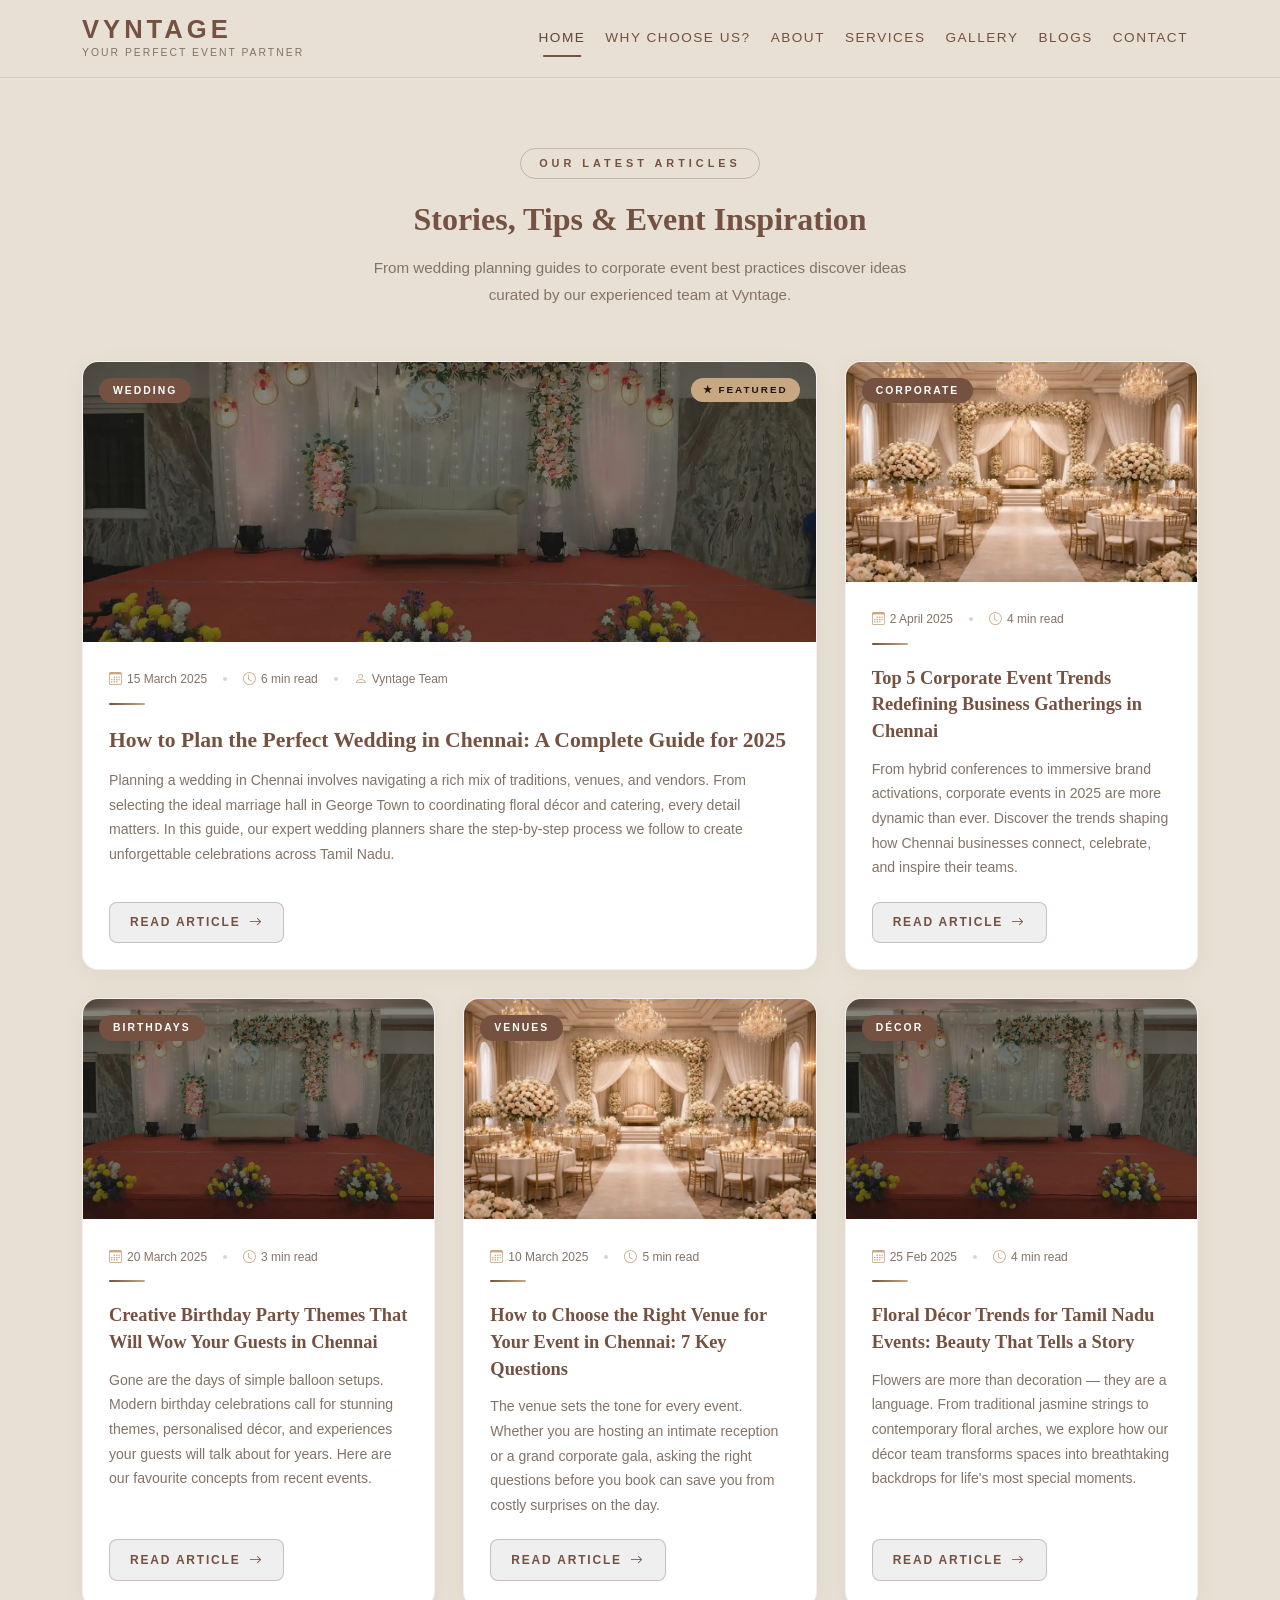
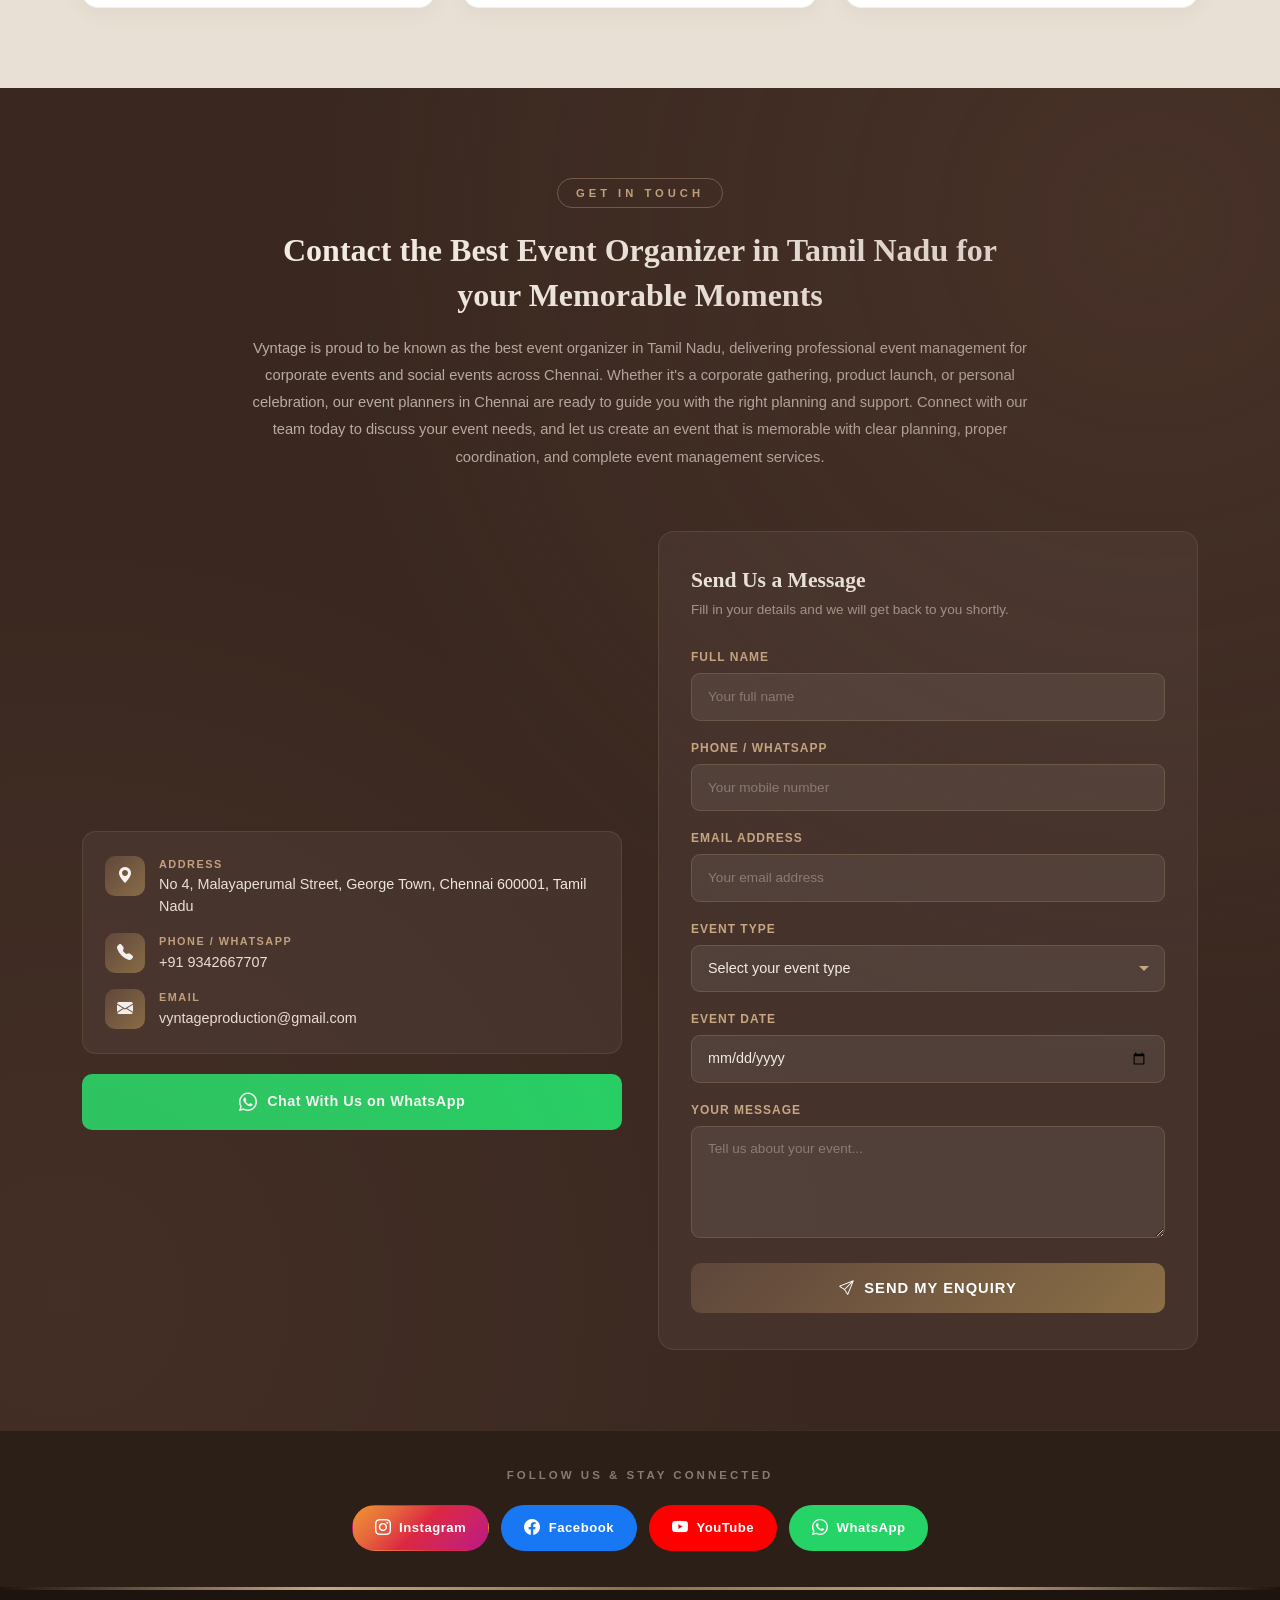
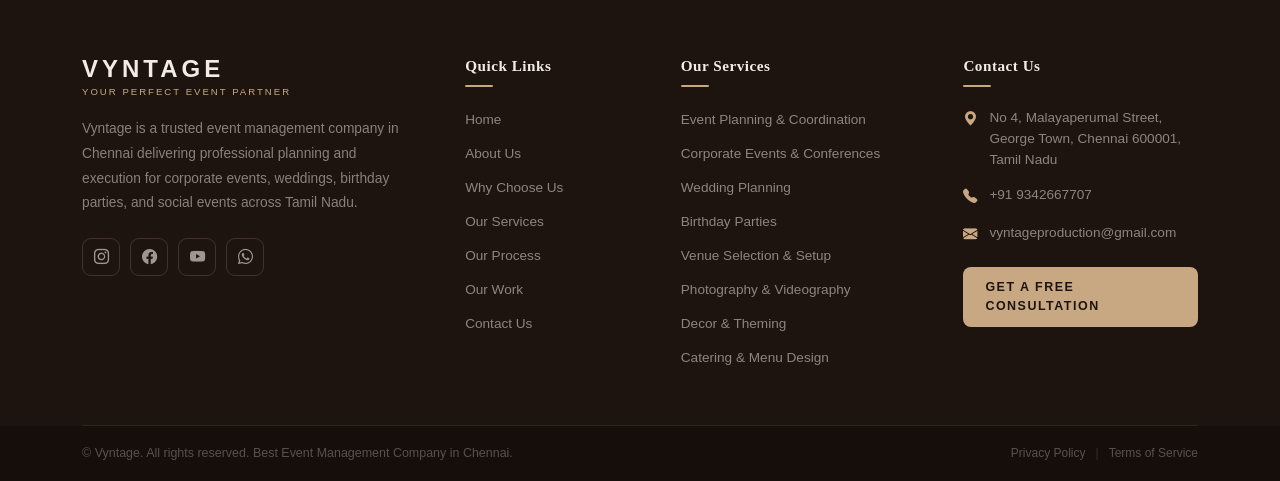
==== blogs.html @ 6657ea75 "Add files via upload News files added" ====
<!DOCTYPE html>
<html lang="en">
<head>
  <meta charset="UTF-8">
  <meta name="viewport" content="width=device-width, initial-scale=1.0">
  <meta name="description" content="Looking for the best event management company in Chennai? Vyntage delivers stunning corporate, wedding & social events with flawless planning. Get a free quote today!">
  <meta name="keywords" content="Best Event Management Company in Chennai, Best Event Planner in Chennai, Best Corporate Event Planner in Chennai, Best Event Organizer in Chennai, Top Event Management Consultant in Chennai">
  <title>Best Event Management Company in Chennai | Book Your Free Consultation</title>  <link rel="icon" type="image/icon" href="images/favicon.ico">
  <link href="https://cdn.jsdelivr.net/npm/bootstrap@5.3.3/dist/css/bootstrap.min.css" rel="stylesheet">
  <link rel="stylesheet" href="https://cdn.jsdelivr.net/npm/bootstrap-icons@1.11.3/font/bootstrap-icons.min.css">

  <link rel="stylesheet" href="style.css">
</head>
<body>
  <!-- nav bar starts -->

  <nav class="navbar navbar-expand-lg sticky-top">
    <div class="container">
      <a class="navbar-brand" href="#">
        <span class="brand-name">VYNTAGE</span>
        <span class="brand-tagline">Your Perfect Event Partner</span>
      </a>
      <button class="navbar-toggler" type="button" data-bs-toggle="collapse" data-bs-target="#navMenu" aria-controls="navMenu" aria-expanded="false" aria-label="Toggle navigation">
        <span class="toggler-icon">
          <span></span>
          <span></span>
          <span></span>
        </span>
      </button>
      <div class="collapse navbar-collapse" id="navMenu">
        <ul class="navbar-nav ms-auto">
          <li class="nav-item"><a class="nav-link active" href="index.html#home">Home</a></li>
          <li class="nav-item"><a class="nav-link" href="index.html#why-choose-us">Why Choose Us?</a></li>
          <li class="nav-item"><a class="nav-link" href="index.html#about">About</a></li>
          <li class="nav-item"><a class="nav-link" href="index.html#services">Services</a></li>
          <li class="nav-item"><a target="_blank" class="nav-link" href="gallery.html">Gallery</a></li>
          <li class="nav-item"><a class="nav-link" href="blogs.html">Blogs</a></li>
          <li class="nav-item"><a class="nav-link" href="#contact">Contact</a></li>
        </ul>
      </div>
    </div>
  </nav>
  <!-- nav bar ends -->

  <!-- Blog Section Starts -->
  <section class="blog-section">
    <div class="container">
 
      <div class="blog-section-header">
        <div class="blog-section-label">Our Latest Articles</div>
        <h2 class="blog-section-title">Stories, Tips & Event Inspiration</h2>
        <p class="blog-section-desc">From wedding planning guides to corporate event best practices discover ideas curated by our experienced team at Vyntage.</p>
      </div>
 
      <!-- Blog Grid -->
      <div class="blog-grid">
 
        <!-- Card 1: Featured -->
        <article class="blog-card blog-card--featured">
          <div class="blog-card-img-wrap">
            <img src="images/best-event-management-company-in-chennai.webp" alt="How to Plan the Perfect Wedding in Chennai" class="blog-card-img" loading="lazy">
            <span class="blog-card-category">Wedding</span>
            <span class="blog-card-badge">&#9733; Featured</span>
          </div>
          <div class="blog-card-body">
            <div class="blog-card-meta">
              <span><i class="bi bi-calendar3"></i> 15 March 2025</span>
              <div class="blog-meta-dot"></div>
              <span><i class="bi bi-clock"></i> 6 min read</span>
              <div class="blog-meta-dot"></div>
              <span><i class="bi bi-person"></i> Vyntage Team</span>
            </div>
            <div class="blog-card-divider"></div>
            <h3 class="blog-card-title">How to Plan the Perfect Wedding in Chennai: A Complete Guide for 2025</h3>
            <p class="blog-card-excerpt">Planning a wedding in Chennai involves navigating a rich mix of traditions, venues, and vendors. From selecting the ideal marriage hall in George Town to coordinating floral décor and catering, every detail matters. In this guide, our expert wedding planners share the step-by-step process we follow to create unforgettable celebrations across Tamil Nadu.</p>
            <button class="blog-card-btn" type="button">Read Article <i class="bi bi-arrow-right"></i></button>
          </div>
        </article>
 
        <!-- Card 2 -->
        <article class="blog-card">
          <div class="blog-card-img-wrap">
            <img src="images/top-event-organizer-in-chennai.webp" alt="Top 5 Corporate Event Trends in Chennai" class="blog-card-img" loading="lazy">
            <span class="blog-card-category">Corporate</span>
          </div>
          <div class="blog-card-body">
            <div class="blog-card-meta">
              <span><i class="bi bi-calendar3"></i> 2 April 2025</span>
              <div class="blog-meta-dot"></div>
              <span><i class="bi bi-clock"></i> 4 min read</span>
            </div>
            <div class="blog-card-divider"></div>
            <h3 class="blog-card-title">Top 5 Corporate Event Trends Redefining Business Gatherings in Chennai</h3>
            <p class="blog-card-excerpt">From hybrid conferences to immersive brand activations, corporate events in 2025 are more dynamic than ever. Discover the trends shaping how Chennai businesses connect, celebrate, and inspire their teams.</p>
            <button class="blog-card-btn" type="button">Read Article <i class="bi bi-arrow-right"></i></button>
          </div>
        </article>
 
        <!-- Card 3 -->
        <article class="blog-card">
          <div class="blog-card-img-wrap">
            <img src="images/best-event-management-company-in-chennai.webp" alt="Birthday Party Ideas Chennai" class="blog-card-img" loading="lazy">
            <span class="blog-card-category">Birthdays</span>
          </div>
          <div class="blog-card-body">
            <div class="blog-card-meta">
              <span><i class="bi bi-calendar3"></i> 20 March 2025</span>
              <div class="blog-meta-dot"></div>
              <span><i class="bi bi-clock"></i> 3 min read</span>
            </div>
            <div class="blog-card-divider"></div>
            <h3 class="blog-card-title">Creative Birthday Party Themes That Will Wow Your Guests in Chennai</h3>
            <p class="blog-card-excerpt">Gone are the days of simple balloon setups. Modern birthday celebrations call for stunning themes, personalised décor, and experiences your guests will talk about for years. Here are our favourite concepts from recent events.</p>
            <button class="blog-card-btn" type="button">Read Article <i class="bi bi-arrow-right"></i></button>
          </div>
        </article>
 
        <!-- Card 4 -->
        <article class="blog-card">
          <div class="blog-card-img-wrap">
            <img src="images/top-event-organizer-in-chennai.webp" alt="Venue Selection Guide Chennai" class="blog-card-img" loading="lazy">
            <span class="blog-card-category">Venues</span>
          </div>
          <div class="blog-card-body">
            <div class="blog-card-meta">
              <span><i class="bi bi-calendar3"></i> 10 March 2025</span>
              <div class="blog-meta-dot"></div>
              <span><i class="bi bi-clock"></i> 5 min read</span>
            </div>
            <div class="blog-card-divider"></div>
            <h3 class="blog-card-title">How to Choose the Right Venue for Your Event in Chennai: 7 Key Questions</h3>
            <p class="blog-card-excerpt">The venue sets the tone for every event. Whether you are hosting an intimate reception or a grand corporate gala, asking the right questions before you book can save you from costly surprises on the day.</p>
            <button class="blog-card-btn" type="button">Read Article <i class="bi bi-arrow-right"></i></button>
          </div>
        </article>
 
        <!-- Card 5 -->
        <article class="blog-card">
          <div class="blog-card-img-wrap">
            <img src="images/best-event-management-company-in-chennai.webp" alt="Decor and Theming Tips" class="blog-card-img" loading="lazy">
            <span class="blog-card-category">Décor</span>
          </div>
          <div class="blog-card-body">
            <div class="blog-card-meta">
              <span><i class="bi bi-calendar3"></i> 25 Feb 2025</span>
              <div class="blog-meta-dot"></div>
              <span><i class="bi bi-clock"></i> 4 min read</span>
            </div>
            <div class="blog-card-divider"></div>
            <h3 class="blog-card-title">Floral Décor Trends for Tamil Nadu Events: Beauty That Tells a Story</h3>
            <p class="blog-card-excerpt">Flowers are more than decoration — they are a language. From traditional jasmine strings to contemporary floral arches, we explore how our décor team transforms spaces into breathtaking backdrops for life's most special moments.</p>
            <button class="blog-card-btn" type="button">Read Article <i class="bi bi-arrow-right"></i></button>
          </div>
        </article>
 
      </div>
 
    </div>
  </section>
  <!-- Blog Section Ends-->

  <!-- Contact Us Section Starts -->
 <section class="contact-section" id="contact">
  <div class="container">
 
    <!-- Header -->
    <div class="contact-header">
      <div class="contact-label">Get In Touch</div>
      <h2 class="contact-heading">Contact the Best Event Organizer in Tamil Nadu for your Memorable Moments</h2>
      <p class="contact-subtext">
        Vyntage is proud to be known as the best event organizer in Tamil Nadu, delivering professional event management for corporate events and social events across Chennai. Whether it's a corporate gathering, product launch, or personal celebration, our event planners in Chennai are ready to guide you with the right planning and support. Connect with our team today to discuss your event needs, and let us create an event that is memorable with clear planning, proper coordination, and complete event management services.
      </p>
    </div>
 
    <!-- Map + Form Row -->
    <div class="contact-row">
 
      <!-- Left: Map -->
      <div class="contact-map-wrap">
        <!--
          REPLACE THE IFRAME BELOW WITH YOUR GOOGLE MAPS EMBED:
          1. Go to Google Maps → search your business location
          2. Click Share → Embed a map → Copy HTML
          3. Replace the entire <iframe> tag below with your copied embed code
          4. Add class="contact-map" to the iframe element
        -->
        <iframe
          class="contact-map"
          src="https://www.google.com/maps/embed?pb=!1m18!1m12!1m3!1d497699.9973874144!2d79.72908725!3d13.047985749999999!2m3!1f0!2f0!3f0!3m2!1i1024!2i768!4f13.1!3m3!1m2!1s0x3a5265ea4f7d3361%3A0x6e61a70b6863d433!2sChennai%2C%20Tamil%20Nadu!5e0!3m2!1sen!2sin!4v1700000000000!5m2!1sen!2sin"
          allowfullscreen=""
          loading="lazy"
          referrerpolicy="no-referrer-when-downgrade"
          title="Vyntage Event Management Chennai Location">
        </iframe>
 
        <!-- Contact Info below map -->
        <div class="contact-info-strip">
 
          <div class="contact-info-item">
            <div class="contact-info-icon"><i class="bi bi-geo-alt-fill"></i></div>
            <div class="contact-info-text">
              <span class="info-label">Address</span>
              <!--  REPLACE with your actual address -->
              <span class="info-value">No 4, Malayaperumal Street, George Town, Chennai 600001, Tamil Nadu</span>
            </div>
          </div>
 
          <div class="contact-info-item">
            <div class="contact-info-icon"><i class="bi bi-telephone-fill"></i></div>
            <div class="contact-info-text">
              <span class="info-label">Phone / WhatsApp</span>
              <!-- REPLACE with your actual phone number -->
              <a class="info-value info-link" href="tel:+919342667707">+91 9342667707</a>
            </div>
          </div>
 
          <div class="contact-info-item">
            <div class="contact-info-icon"><i class="bi bi-envelope-fill"></i></div>
            <div class="contact-info-text">
              <span class="info-label">Email</span>
              <!-- REPLACE with your actual email -->
              <a class="info-value info-link" href="mailto:vyntageproduction@gmail.com">vyntageproduction@gmail.com</a>
            </div>
          </div>
 
        </div>
 
        <!-- CTA Button -->
        <a href="https://wa.me/919342667707" target="_blank" rel="noopener noreferrer" class="contact-cta-btn">
          <!-- REPLACE the href above with your actual WhatsApp link: https://wa.me/91XXXXXXXXXX -->
          <i class="bi bi-whatsapp"></i> Chat With Us on WhatsApp
        </a>
 
      </div>
      <!-- end left -->
 
      <!-- Right: Contact Form -->
      <div class="contact-form-wrap">
        <h3 class="contact-form-title">Send Us a Message</h3>
        <p class="contact-form-sub">Fill in your details and we will get back to you shortly.</p>
 
        <form id="contactForm" class="contact-form">
 
          <div class="cf-group">
            <label class="cf-label" for="cf-name">Full Name</label>
            <input type="text" id="cf-name" class="cf-input" placeholder="Your full name" required>
          </div>
 
          <div class="cf-group">
            <label class="cf-label" for="cf-phone">Phone / WhatsApp</label>
            <input type="tel" id="cf-phone" class="cf-input" placeholder="Your mobile number" required>
          </div>
 
          <div class="cf-group">
            <label class="cf-label" for="cf-email">Email Address</label>
            <input type="email" id="cf-email" class="cf-input" placeholder="Your email address" required>
          </div>
 
          <div class="cf-group">
            <label class="cf-label" for="cf-event">Event Type</label>
            <select id="cf-event" class="cf-input cf-select" required>
              <option value="" disabled selected>Select your event type</option>
              <option value="Wedding">Wedding</option>
              <option value="Corporate Event">Corporate Event</option>
              <option value="Birthday Party">Birthday Party</option>
              <option value="Reception">Reception</option>
              <option value="Conference / Seminar">Conference / Seminar</option>
              <option value="Social Gathering">Social Gathering</option>
              <option value="Other">Other</option>
            </select>
          </div>
 
          <div class="cf-group">
            <label class="cf-label" for="cf-date">Event Date</label>
            <input type="date" id="cf-date" class="cf-input" required>
          </div>
 
          <div class="cf-group">
            <label class="cf-label" for="cf-message">Your Message</label>
            <textarea id="cf-message" class="cf-input cf-textarea" placeholder="Tell us about your event..." rows="4"></textarea>
          </div>
 
          <a href="mailto:vyntageproduction@gmail.com" style="text-decoration: none;"><button type="submit" class="cf-submit-btn">
            <i class="bi bi-send"></i> Send My Enquiry
          </button></a>
 
          <p class="cf-success" id="cfSuccess">Thank you! We will contact you shortly.</p>
 
        </form>
      </div>
      <!-- end right -->
 
    </div>
    <!-- end contact row -->
 
  </div>
</section>
<!-- Contact Us Section Ends -->
 
<!-- Social Media Section Starts-->
<section class="social-section">
  <div class="container">
    <p class="social-heading">Follow Us & Stay Connected</p>
    <div class="social-links">
 
      <!-- REPLACE each href with your actual social media profile URL -->
 
      <a href="https://www.instagram.com/vyntage_productions/" target="_blank" rel="noopener noreferrer" class="social-link social-link--instagram" aria-label="Vyntage on Instagram">
        <i class="bi bi-instagram"></i>
        <span>Instagram</span>
      </a>
 
      <a href="https://www.facebook.com/share/1AphqnE2KN/" target="_blank" rel="noopener noreferrer" class="social-link social-link--facebook" aria-label="Vyntage on Facebook">
        <i class="bi bi-facebook"></i>
        <span>Facebook</span>
      </a>
 
      <a href="https://www.youtube.com/@Vyntageproductions" target="_blank" rel="noopener noreferrer" class="social-link social-link--youtube" aria-label="Vyntage on YouTube">
        <i class="bi bi-youtube"></i>
        <span>YouTube</span>
      </a>
 
      <a href="https://wa.me/919342667707" target="_blank" rel="noopener noreferrer" class="social-link social-link--whatsapp" aria-label="Vyntage on WhatsApp">
        <!-- REPLACE href with your WhatsApp link -->
        <i class="bi bi-whatsapp"></i>
        <span>WhatsApp</span>
      </a>
 
    </div>
  </div>
</section>
<!-- Social Media Section Ends-->

<!-- Footer section starts -->
<footer class="footer">
  <div class="container">
 
    <div class="footer-grid">
 
      <!-- Col 1: Brand -->
      <div class="footer-brand-col">
        <a href="#home" class="footer-brand">
          <span class="footer-brand-name">VYNTAGE</span>
          <span class="footer-brand-tag">Your Perfect Event Partner</span>
        </a>
        <p class="footer-brand-desc">
          Vyntage is a trusted event management company in Chennai delivering professional planning and execution for corporate events, weddings, birthday parties, and social events across Tamil Nadu.
        </p>
        <div class="footer-social">
          <!-- REPLACE each href with your actual social media URL -->
          <a href="https://www.instagram.com/vyntage_productions/" target="_blank" rel="noopener noreferrer" class="footer-social-icon" aria-label="Instagram">
            <i class="bi bi-instagram"></i>
          </a>
          <a href="https://www.facebook.com/share/1AphqnE2KN/" target="_blank" rel="noopener noreferrer" class="footer-social-icon" aria-label="Facebook">
            <i class="bi bi-facebook"></i>
          </a>
          <a href="https://www.youtube.com/@Vyntageproductions" target="_blank" rel="noopener noreferrer" class="footer-social-icon" aria-label="YouTube">
            <i class="bi bi-youtube"></i>
          </a>
          <a href="https://wa.me/919342667707" target="_blank" rel="noopener noreferrer" class="footer-social-icon" aria-label="WhatsApp">
            <!-- REPLACE href with your WhatsApp link -->
            <i class="bi bi-whatsapp"></i>
          </a>
        </div>
      </div>
 
      <!-- Col 2: Quick Links -->
      <div class="footer-col">
        <h4 class="footer-col-title">Quick Links</h4>
        <ul class="footer-links">
          <li><a href="#home">Home</a></li>
          <li><a href="#about">About Us</a></li>
          <li><a href="#why-choose-us">Why Choose Us</a></li>
          <li><a href="#services">Our Services</a></li>
          <li><a href="#process">Our Process</a></li>
          <li><a href="#gallery">Our Work</a></li>
          <li><a href="#contact">Contact Us</a></li>
        </ul>
      </div>
 
      <!-- Col 3: Services -->
      <div class="footer-col">
        <h4 class="footer-col-title">Our Services</h4>
        <ul class="footer-links">
          <li><a href="#services">Event Planning & Coordination</a></li>
          <li><a href="#services">Corporate Events & Conferences</a></li>
          <li><a href="#services">Wedding Planning</a></li>
          <li><a href="#services">Birthday Parties</a></li>
          <li><a href="#services">Venue Selection & Setup</a></li>
          <li><a href="#services">Photography & Videography</a></li>
          <li><a href="#services">Decor & Theming</a></li>
          <li><a href="#services">Catering & Menu Design</a></li>
        </ul>
      </div>
 
      <!-- Col 4: Contact -->
      <div class="footer-col">
        <h4 class="footer-col-title">Contact Us</h4>
        <ul class="footer-contact-list">
          <li>
            <i class="bi bi-geo-alt-fill"></i>
            <!-- REPLACE with your actual address -->
            <span>No 4, Malayaperumal Street, George Town, Chennai 600001, Tamil Nadu</span>
          </li>
          <li>
            <i class="bi bi-telephone-fill"></i>
            <!-- REPLACE with your actual phone -->
            <a href="tel:+919342667707">+91 9342667707</a>
          </li>
          <li>
            <i class="bi bi-envelope-fill"></i>
            <!-- REPLACE with your actual email -->
            <a href="mailto:vyntageproduction@gmail.com">vyntageproduction@gmail.com</a>
          </li>
        </ul>
        <a href="tel:+919342667707" class="footer-cta">Get a Free Consultation</a>
      </div>
 
    </div>
 
  </div>
 
  <!-- Bottom Bar -->
  <div class="footer-bottom">
    <div class="container">
      <div class="footer-bottom-inner">
        <p class="footer-copy">
          &copy; <span id="footerYear"></span> Vyntage. All rights reserved. Best Event Management Company in Chennai.
        </p>
        <div class="footer-bottom-links">
          <!-- Add links to your privacy/terms pages if you have them -->
          <a href="#">Privacy Policy</a>
          <span class="footer-bottom-divider">|</span>
          <a href="#">Terms of Service</a>
        </div>
      </div>
    </div>
  </div>
 
</footer>
<!-- Footer Section Ends -->
---- style.css ----
/* ===== VYNTAGE Brand Colors ===== */
:root {
  --bg-primary: #E8E0D4;
  --bg-section: #F3ECE4;
  --text-heading: #745141;
  --text-body: #5E463A;
  --text-muted: #837367;
}

/* ===== General Reset ===== */
* {
  margin: 0;
  padding: 0;
  box-sizing: border-box;
}

body {
  font-family: 'Segoe UI', Tahoma, Geneva, Verdana, sans-serif;
  background-color: var(--bg-primary);
  color: var(--text-body);
}

/* ===== Navbar ===== */
.navbar {
  background-color: var(--bg-primary);
  border-bottom: 1px solid rgba(116, 81, 65, 0.15);
  padding: 12px 0;
  transition: box-shadow 0.3s ease;
}

.navbar.scrolled {
  box-shadow: 0 2px 20px rgba(116, 81, 65, 0.1);
}

.navbar-brand {
  display: flex;
  flex-direction: column;
  text-decoration: none;
}

.brand-name {
  font-size: 1.6rem;
  font-weight: 700;
  color: var(--text-heading);
  letter-spacing: 4px;
  line-height: 1;
}

.brand-tagline {
  font-size: 0.65rem;
  color: var(--text-muted);
  letter-spacing: 2px;
  text-transform: uppercase;
  margin-top: 2px;
}

/* Nav Links */
.navbar-nav .nav-link {
  color: var(--text-heading);
  font-size: 0.85rem;
  font-weight: 500;
  letter-spacing: 1.5px;
  text-transform: uppercase;
  padding: 8px 16px;
  margin: 0 2px;
  position: relative;
  transition: color 0.3s ease;
}

.navbar-nav .nav-link::after {
  content: '';
  position: absolute;
  bottom: 0;
  left: 50%;
  transform: translateX(-50%);
  width: 0;
  height: 2px;
  background-color: var(--text-heading);
  transition: width 0.3s ease;
}

.navbar-nav .nav-link:hover,
.navbar-nav .nav-link.active {
  color: var(--text-body);
}

.navbar-nav .nav-link:hover::after,
.navbar-nav .nav-link.active::after {
  width: 60%;
}

/* Custom Toggler */
.navbar-toggler {
  border: none;
  padding: 6px;
  outline: none;
  box-shadow: none !important;
}

.toggler-icon {
  display: flex;
  flex-direction: column;
  gap: 5px;
  cursor: pointer;
}

.toggler-icon span {
  display: block;
  width: 24px;
  height: 2px;
  background-color: var(--text-heading);
  border-radius: 2px;
  transition: all 0.3s ease;
}

/* ===== Mobile Styles ===== */
@media (max-width: 991.98px) {
  .navbar-collapse {
    background-color: var(--bg-section);
    margin-top: 12px;
    padding: 16px;
    border-radius: 8px;
  }

  .navbar-nav .nav-link {
    padding: 10px 0;
    border-bottom: 1px solid rgba(116, 81, 65, 0.08);
  }

  .navbar-nav .nav-link::after {
    display: none;
  }

  .navbar-nav .nav-item:last-child .nav-link {
    border-bottom: none;
  }
}

/* ===== Hero Section ===== */
.hero-section {
  padding: 80px 0 60px;
  /* background-color: var(--bg-section); */
background-image: url('images/best-event-management-company-in-chennai.webp');
background-position: center;
background-size: cover;
background-repeat: no-repeat;
background-attachment: fixed;
  /* background: linear-gradient(rgba(94, 70, 58, 0.75), rgba(94, 70, 58, 0.7)), url('images/best-event-management-company-in-chennai.webp') center/cover no-repeat fixed; */
  position: relative;
}

.hero-heading {
  font-size: 2.4rem;
  font-weight: 700;
  color: #fff;
  line-height: 1.25;
  margin-bottom: 28px;
}

.hero-points {
  list-style: none;
  padding: 0;
  margin: 0;
}

.hero-points li {
  position: relative;
  padding-left: 24px;
  margin-bottom: 14px;
  font-size: 1.2rem;
  color: rgba(255, 255, 255, 0.9);
  line-height: 1.6;
}

.hero-points li::before {
  content: '✓';
  position: absolute;
  left: 0;
  top: 0;
  color: #F3ECE4;
  font-weight: 700;
  font-size: 1rem;
}

/* Hero Form */
.hero-form-card {
  /* background-color: var(--bg-section); */
/* background: linear-gradient(rgba(94, 70, 58, 0.75), rgba(94, 70, 58, 0.7)); */
  background-color: #331b0e;
  border: 1px solid rgba(116, 81, 65, 0.12);
  border-radius: 12px;
  padding: 36px 32px;
  box-shadow: 0 8px 30px rgba(116, 81, 65, 0.08);
}

.form-title {
  font-size: 1.4rem;
  font-weight: 700;
  color: white;
  margin-bottom: 6px;
}

.form-subtitle {
  font-size: 0.85rem;
  color: white;
  margin-bottom: 24px;
}

.hero-input {
  background-color: #fff;
  border: 1px solid rgba(116, 81, 65, 0.2);
  border-radius: 8px;
  padding: 12px 16px;
  font-size: 0.9rem;
  color: var(--text-body);
  transition: border-color 0.3s ease, box-shadow 0.3s ease;
}

.hero-input:focus {
  border-color: var(--text-heading);
  box-shadow: 0 0 0 3px rgba(116, 81, 65, 0.1);
  outline: none;
}

.hero-input::placeholder {
  color: var(--text-muted);
  font-size: 0.85rem;
}

.hero-btn {
  background-color: var(--text-heading);
  color: #fff;
  font-size: 0.95rem;
  font-weight: 600;
  letter-spacing: 1px;
  text-transform: uppercase;
  padding: 14px;
  border: none;
  border-radius: 8px;
  transition: background-color 0.3s ease, transform 0.2s ease;
}

.hero-btn:hover {
  background-color: var(--text-body);
  color: #fff;
  transform: translateY(-1px);
}

/* about section */

.about-section {
  padding: 80px 0 60px;
  background-color: #f5efe7;
}

.about-heading {
  text-align: center;
  font-family: 'Playfair Display', serif;
  font-size: 2rem;
  font-weight: 700;
  color: #5e463a;
  margin-bottom: 50px;
  line-height: 1.4;
}

.about-card {
  background-color: #fff;
  border-radius: 12px;
  padding: 30px 25px;
  height: 100%;
  text-align: center;
  box-shadow: 0 4px 20px rgba(94, 70, 58, 0.1);
  border: 1px solid rgba(94, 70, 58, 0.08);
  transition: transform 0.3s ease, box-shadow 0.3s ease;
}

.about-card:hover {
  transform: translateY(-6px);
  box-shadow: 0 10px 30px rgba(94, 70, 58, 0.18);
}

.about-icon {
  width: 60px;
  height: 60px;
  border-radius: 50%;
  background: linear-gradient(135deg, #5e463a, #8b6f47);
  display: flex;
  align-items: center;
  justify-content: center;
  margin: 0 auto 20px;
}

.about-icon i {
  font-size: 24px;
  color: #fff;
}

.about-text {
  font-family: 'Lato', sans-serif;
  font-size: 15px;
  color: #6b5b50;
  line-height: 1.75;
  margin-bottom: 0;
}


/* ===== Hero Section Responsive ===== */
@media (max-width: 991.98px) {
  .hero-section {
    padding: 50px 0 40px;
  }

  .hero-heading {
    font-size: 1.8rem;
    text-align: center;
  }

  .hero-points {
    margin-bottom: 32px;
  }

  .hero-form-card {
    padding: 28px 20px;
  }
}

@media (max-width: 575.98px) {
  .hero-heading {
    font-size: 1.5rem;
  }

  .hero-form-card {
    padding: 24px 16px;
  }
}

/*About Section Responsive */
@media (max-width: 991px) {
  .about-heading {
    font-size: 1.6rem;
  }
}

@media (max-width: 767px) {
  .about-section {
    padding: 50px 0 40px;
  }
  .about-heading {
    font-size: 1.4rem;
    margin-bottom: 30px;
  }
  .about-card {
    padding: 25px 20px;
  }
}

/* WHY CHOOSE US SECTION starts */

/* ===== Why Choose Us Section ===== */
.why-section {
  padding: 80px 0 60px;
  background-color: var(--bg-primary);
}

.why-heading {
  font-family: 'Playfair Display', serif;
  font-size: 2rem;
  font-weight: 700;
  color: var(--text-heading);
  line-height: 1.4;
  margin-bottom: 32px;
}

.why-list {
  list-style: none;
  padding: 0;
  margin: 0;
}

.why-list li {
  position: relative;
  padding-left: 28px;
  margin-bottom: 16px;
  font-size: 0.95rem;
  color: var(--text-body);
  line-height: 1.7;
}

.why-list li::before {
  content: '✓';
  position: absolute;
  left: 0;
  top: 1px;
  color: var(--text-heading);
  font-weight: 700;
  font-size: 1rem;
}

/* Image Side */
.why-img-wrapper {
  position: relative;
  border-radius: 14px;
  overflow: visible;
}

.why-img {
  width: 100%;
  height: 460px;
  object-fit: cover;
  border-radius: 14px;
  display: block;
  box-shadow: 0 10px 40px rgba(116, 81, 65, 0.18);
}

/* Floating Badge */
.why-img-badge {
  position: absolute;
  bottom: -20px;
  left: -20px;
  background-color: var(--text-heading);
  color: #fff;
  border-radius: 12px;
  padding: 16px 22px;
  display: flex;
  flex-direction: column;
  align-items: center;
  box-shadow: 0 6px 24px rgba(116, 81, 65, 0.3);
  z-index: 2;
}

.badge-number {
  font-size: 1.9rem;
  font-weight: 700;
  line-height: 1;
}

.badge-label {
  font-size: 0.72rem;
  letter-spacing: 1.5px;
  text-transform: uppercase;
  opacity: 0.88;
  margin-top: 4px;
  white-space: nowrap;
}

/* ===== Why Section Responsive ===== */
@media (max-width: 991.98px) {
  .why-section {
    padding: 50px 0 40px;
  }

  .why-heading {
    font-size: 1.6rem;
    text-align: center;
  }

  .why-list {
    margin-bottom: 40px;
  }

  .why-img {
    height: 340px;
  }

  .why-img-badge {
    bottom: -16px;
    left: 16px;
  }
}

@media (max-width: 575.98px) {
  .why-heading {
    font-size: 1.35rem;
  }

  .why-img {
    height: 260px;
  }

  .why-img-badge {
    padding: 12px 16px;
    bottom: -14px;
    left: 10px;
  }

  .badge-number {
    font-size: 1.5rem;
  }
}
/* why choose us section css ends */

 /* about section CSS starts */
/* ================================================
  ABOUT SECTION (NEW DESIGN)
  Paste this block at the END of your style.css file
================================================ */

/* ===== About 2 Section ===== */
.about2-section {
  padding: 90px 0 80px;
  background-color: #3a2820;
  position: relative;
  overflow: hidden;
}

/* Subtle decorative texture overlay */
.about2-section::before {
  content: '';
  position: absolute;
  inset: 0;
  background-image: radial-gradient(circle at 80% 20%, rgba(116, 81, 65, 0.25) 0%, transparent 55%),
                    radial-gradient(circle at 10% 80%, rgba(116, 81, 65, 0.18) 0%, transparent 45%);
  pointer-events: none;
}

/* Intro Block */
.about2-intro {
  max-width: 820px;
  margin: 0 auto 60px;
  text-align: center;
  position: relative;
}

.about2-label {
  display: inline-block;
  font-size: 0.7rem;
  font-weight: 600;
  letter-spacing: 4px;
  text-transform: uppercase;
  color: #c8a882;
  border: 1px solid rgba(200, 168, 130, 0.4);
  padding: 6px 18px;
  border-radius: 30px;
  margin-bottom: 22px;
}

.about2-heading {
  font-family: 'Playfair Display', serif;
  font-size: 2.1rem;
  font-weight: 700;
  color: #f3ece4;
  line-height: 1.35;
  margin-bottom: 24px;
}

.about2-body {
  font-size: 0.93rem;
  color: rgba(243, 236, 228, 0.72);
  line-height: 1.85;
  margin-bottom: 0;
}

/* Stats Bar */
.about2-stats {
  display: flex;
  align-items: center;
  justify-content: center;
  flex-wrap: wrap;
  gap: 0;
  background: rgba(255, 255, 255, 0.05);
  border: 1px solid rgba(200, 168, 130, 0.2);
  border-radius: 14px;
  padding: 30px 20px;
  margin-bottom: 60px;
  position: relative;
}

.about2-stat {
  flex: 1;
  min-width: 120px;
  text-align: center;
  padding: 10px 20px;
}

.stat-num {
  display: block;
  font-family: 'Playfair Display', serif;
  font-size: 2.2rem;
  font-weight: 700;
  color: #c8a882;
  line-height: 1;
  margin-bottom: 6px;
}

.stat-txt {
  display: block;
  font-size: 0.72rem;
  letter-spacing: 1.5px;
  text-transform: uppercase;
  color: rgba(243, 236, 228, 0.55);
}

.about2-stat-divider {
  width: 1px;
  height: 48px;
  background: rgba(200, 168, 130, 0.25);
  flex-shrink: 0;
}

/* Three Pillars */
.about2-pillars {
  display: grid;
  grid-template-columns: repeat(3, 1fr);
  gap: 2px;
  border: 1px solid rgba(200, 168, 130, 0.15);
  border-radius: 14px;
  overflow: hidden;
  position: relative;
}

.about2-pillar {
  padding: 40px 32px;
  background: rgba(255, 255, 255, 0.03);
  border-right: 1px solid rgba(200, 168, 130, 0.12);
  transition: background 0.35s ease;
  position: relative;
}

.about2-pillar:last-child {
  border-right: none;
}

.about2-pillar:hover {
  background: rgba(200, 168, 130, 0.08);
}

/* Accent top line on hover */
.about2-pillar::after {
  content: '';
  position: absolute;
  top: 0;
  left: 0;
  right: 0;
  height: 3px;
  background: linear-gradient(90deg, #c8a882, transparent);
  opacity: 0;
  transition: opacity 0.35s ease;
}

.about2-pillar:hover::after {
  opacity: 1;
}

.pillar-icon {
  width: 52px;
  height: 52px;
  border-radius: 50%;
  border: 1px solid rgba(200, 168, 130, 0.35);
  display: flex;
  align-items: center;
  justify-content: center;
  margin-bottom: 22px;
  transition: border-color 0.3s ease, background 0.3s ease;
}

.about2-pillar:hover .pillar-icon {
  background: rgba(200, 168, 130, 0.15);
  border-color: rgba(200, 168, 130, 0.6);
}

.pillar-icon i {
  font-size: 1.3rem;
  color: #c8a882;
}

.pillar-heading {
  font-family: 'Playfair Display', serif;
  font-size: 1.05rem;
  font-weight: 600;
  color: #f3ece4;
  line-height: 1.45;
  margin-bottom: 16px;
}

.pillar-text {
  font-size: 0.88rem;
  color: rgba(243, 236, 228, 0.62);
  line-height: 1.8;
  margin-bottom: 0;
}

/* ===== About 2 Responsive ===== */
@media (max-width: 991.98px) {
  .about2-section {
    padding: 60px 0 50px;
  }

  .about2-heading {
    font-size: 1.7rem;
  }

  .about2-pillars {
    grid-template-columns: 1fr;
  }

  .about2-pillar {
    border-right: none;
    border-bottom: 1px solid rgba(200, 168, 130, 0.12);
    padding: 32px 24px;
  }

  .about2-pillar:last-child {
    border-bottom: none;
  }

  .about2-stat-divider {
    display: none;
  }

  .about2-stat {
    min-width: 130px;
    border-bottom: 1px solid rgba(200, 168, 130, 0.15);
    padding: 14px 10px;
  }

  .about2-stats {
    flex-direction: column;
    gap: 0;
    padding: 10px 20px;
  }

  .about2-stat:last-child {
    border-bottom: none;
  }
}

@media (max-width: 767px) {
  .about2-intro {
    margin-bottom: 36px;
  }

  .about2-heading {
    font-size: 1.45rem;
  }

  .about2-stats {
    margin-bottom: 36px;
  }

  .stat-num {
    font-size: 1.8rem;
  }
}

@media (max-width: 575.98px) {
  .about2-heading {
    font-size: 1.3rem;
  }

  .pillar-heading {
    font-size: 1rem;
  }
}
/* about us css section ends */

/* services section CSS starts */
/* ================================================
  SERVICES SECTION
  Paste this block at the END of your style.css file
================================================ */

/* ===== Services Section ===== */
.services-section {
  padding: 90px 0 80px;
  background-color: var(--bg-section);
  position: relative;
  /* background: linear-gradient(rgba(94, 70, 58, 0.75), rgba(94, 70, 58, 0.7)), url('images/leading-event-management-in-chennai.webp') center/cover no-repeat fixed; */
}

/* Diagonal top edge for visual separation */
.services-section::before {
  content: '';
  position: absolute;
  top: 0;
  left: 0;
  right: 0;
  height: 60px;
  background-color: #3a2820; /* matches about2 section above */
  clip-path: polygon(0 0, 100% 0, 100% 0, 0 100%);
  pointer-events: none;
}

/* Header */
.services-header {
  text-align: center;
  max-width: 780px;
  margin: 0 auto 60px;
}

.services-label {
  display: inline-block;
  font-size: 0.7rem;
  font-weight: 600;
  letter-spacing: 4px;
  text-transform: uppercase;
  color: var(--text-heading);
  border: 1px solid rgba(116, 81, 65, 0.3);
  padding: 6px 18px;
  border-radius: 30px;
  margin-bottom: 20px;
}

.services-heading {
  font-family: 'Playfair Display', serif;
  font-size: 2rem;
  font-weight: 700;
  color: var(--text-heading);
  line-height: 1.38;
  margin-bottom: 20px;
}

.services-subtext {
  font-size: 0.92rem;
  color: var(--text-muted);
  line-height: 1.85;
  margin-bottom: 0;
}

/* ===== Services Grid ===== */
.services-grid {
  display: grid;
  grid-template-columns: repeat(3, 1fr);
  gap: 24px;
}

/* Service Card */
.service-card {
  background-color: #fff;
  border-radius: 14px;
  padding: 32px 26px 28px;
  border: 1px solid rgba(116, 81, 65, 0.09);
  box-shadow: 0 3px 16px rgba(116, 81, 65, 0.07);
  position: relative;
  overflow: hidden;
  transition: transform 0.3s ease, box-shadow 0.3s ease;
}

.service-card:hover {
  transform: translateY(-5px);
  box-shadow: 0 12px 32px rgba(116, 81, 65, 0.14);
}

/* Faint number watermark */
.service-num {
  position: absolute;
  top: 16px;
  right: 20px;
  font-family: 'Playfair Display', serif;
  font-size: 3.5rem;
  font-weight: 700;
  color: rgba(116, 81, 65, 0.06);
  line-height: 1;
  user-select: none;
  pointer-events: none;
}

/* Icon circle */
.service-icon {
  width: 50px;
  height: 50px;
  border-radius: 12px;
  background: linear-gradient(135deg, #5e463a, #8b6f47);
  display: flex;
  align-items: center;
  justify-content: center;
  margin-bottom: 18px;
  flex-shrink: 0;
  transition: transform 0.3s ease;
}

.service-card:hover .service-icon {
  transform: scale(1.08);
}

.service-icon i {
  font-size: 1.2rem;
  color: #fff;
}

.service-title {
  font-family: 'Playfair Display', serif;
  font-size: 1.05rem;
  font-weight: 600;
  color: var(--text-heading);
  line-height: 1.4;
  margin-bottom: 12px;
}

.service-text {
  font-size: 0.87rem;
  color: var(--text-muted);
  line-height: 1.8;
  margin-bottom: 0;
}

/* Bottom accent line on hover */
.service-card::after {
  content: '';
  position: absolute;
  bottom: 0;
  left: 0;
  width: 0;
  height: 3px;
  background: linear-gradient(90deg, var(--text-heading), #c8a882);
  border-radius: 0 0 14px 14px;
  transition: width 0.35s ease;
}

.service-card:hover::after {
  width: 100%;
}

/* ===== Services Responsive ===== */
@media (max-width: 1199.98px) {
  .services-grid {
    grid-template-columns: repeat(3, 1fr);
    gap: 20px;
  }
}

@media (max-width: 991.98px) {
  .services-section {
    padding: 70px 0 60px;
  }

  .services-section::before {
    height: 40px;
  }

  .services-heading {
    font-size: 1.65rem;
  }

  .services-grid {
    grid-template-columns: repeat(2, 1fr);
    gap: 18px;
  }
}

@media (max-width: 767px) {
  .services-section {
    padding: 50px 0 40px;
  }

  .services-header {
    margin-bottom: 36px;
  }

  .services-heading {
    font-size: 1.4rem;
  }

  .services-grid {
    grid-template-columns: 1fr;
    gap: 16px;
  }

  .service-card {
    padding: 26px 22px 22px;
  }

  .service-num {
    font-size: 2.8rem;
  }
}

@media (max-width: 575.98px) {
  .services-heading {
    font-size: 1.25rem;
  }

  .service-title {
    font-size: 1rem;
  }
}

/* services section CSS ends */

/* PROCESS SECTION */
.process-section {
  padding: 90px 0 80px;
  background-color: var(--bg-primary);
  position: relative;
}
 
/* Header */
.process-header {
  text-align: center;
  max-width: 780px;
  margin: 0 auto 72px;
}
 
.process-label {
  display: inline-block;
  font-size: 0.7rem;
  font-weight: 600;
  letter-spacing: 4px;
  text-transform: uppercase;
  color: var(--text-heading);
  border: 1px solid rgba(116, 81, 65, 0.3);
  padding: 6px 18px;
  border-radius: 30px;
  margin-bottom: 20px;
}
 
.process-heading {
  font-family: 'Playfair Display', serif;
  font-size: 2rem;
  font-weight: 700;
  color: var(--text-heading);
  line-height: 1.38;
  margin-bottom: 28px;
}
 
.process-intro-list {
  list-style: none;
  padding: 0;
  margin: 0;
  text-align: left;
  display: inline-block;
}
 
.process-intro-list li {
  position: relative;
  padding-left: 26px;
  margin-bottom: 12px;
  font-size: 0.92rem;
  color: var(--text-body);
  line-height: 1.7;
}
 
.process-intro-list li::before {
  content: '✓';
  position: absolute;
  left: 0;
  top: 0;
  color: var(--text-heading);
  font-weight: 700;
}
 
/* ===== Timeline ===== */
.process-timeline {
  max-width: 860px;
  margin: 0 auto;
  position: relative;
}
 
/* Step row */
.process-step {
  display: flex;
  gap: 36px;
  margin-bottom: 0;
}
 
/* Left column: number + vertical line */
.step-left {
  display: flex;
  flex-direction: column;
  align-items: center;
  flex-shrink: 0;
  width: 64px;
}
 
.step-num {
  width: 64px;
  height: 64px;
  border-radius: 50%;
  background: linear-gradient(135deg, #5e463a, #8b6f47);
  display: flex;
  align-items: center;
  justify-content: center;
  font-family: 'Playfair Display', serif;
  font-size: 1.2rem;
  font-weight: 700;
  color: #fff;
  flex-shrink: 0;
  box-shadow: 0 4px 18px rgba(94, 70, 58, 0.28);
  position: relative;
  z-index: 1;
}
 
/* Vertical connector line */
.step-line {
  flex: 1;
  width: 2px;
  background: linear-gradient(to bottom, rgba(116, 81, 65, 0.35), rgba(116, 81, 65, 0.08));
  margin: 8px 0;
  min-height: 60px;
}
 
/* Right column: content card */
.step-right {
  flex: 1;
  background-color: #fff;
  border-radius: 14px;
  padding: 32px 30px;
  border: 1px solid rgba(116, 81, 65, 0.09);
  box-shadow: 0 4px 20px rgba(116, 81, 65, 0.07);
  margin-bottom: 32px;
  position: relative;
  transition: box-shadow 0.3s ease, transform 0.3s ease;
}
 
.step-right:hover {
  box-shadow: 0 10px 32px rgba(116, 81, 65, 0.13);
  transform: translateX(4px);
}
 
/* Arrow pointer toward the number */
.step-right::before {
  content: '';
  position: absolute;
  left: -10px;
  top: 22px;
  width: 0;
  height: 0;
  border-top: 10px solid transparent;
  border-bottom: 10px solid transparent;
  border-right: 10px solid rgba(116, 81, 65, 0.09);
}
 
.step-right::after {
  content: '';
  position: absolute;
  left: -8px;
  top: 23px;
  width: 0;
  height: 0;
  border-top: 9px solid transparent;
  border-bottom: 9px solid transparent;
  border-right: 9px solid #fff;
}
 
/* Step icon */
.step-icon {
  width: 44px;
  height: 44px;
  border-radius: 10px;
  background: linear-gradient(135deg, #5e463a, #8b6f47);
  display: flex;
  align-items: center;
  justify-content: center;
  margin-bottom: 16px;
}
 
.step-icon i {
  font-size: 1.15rem;
  color: #fff;
}
 
.step-title {
  font-family: 'Playfair Display', serif;
  font-size: 1.12rem;
  font-weight: 600;
  color: var(--text-heading);
  line-height: 1.4;
  margin-bottom: 14px;
}
 
.step-text {
  font-size: 0.9rem;
  color: var(--text-muted);
  line-height: 1.85;
  margin-bottom: 20px;
}
 
/* Tag pills */
.step-tags {
  display: flex;
  flex-wrap: wrap;
  gap: 8px;
}
 
.step-tags span {
  display: inline-block;
  font-size: 0.72rem;
  font-weight: 600;
  letter-spacing: 1px;
  text-transform: uppercase;
  color: var(--text-heading);
  background-color: rgba(116, 81, 65, 0.08);
  border: 1px solid rgba(116, 81, 65, 0.15);
  padding: 5px 12px;
  border-radius: 20px;
}
 
/* Last step — no trailing line */
.process-step--last .step-left {
  justify-content: flex-start;
}
 
/* ===== Process Responsive ===== */
@media (max-width: 991.98px) {
  .process-section {
    padding: 60px 0 50px;
  }
 
  .process-heading {
    font-size: 1.65rem;
  }
 
  .process-header {
    margin-bottom: 50px;
  }
}
 
@media (max-width: 767px) {
  .process-section {
    padding: 50px 0 40px;
  }
 
  .process-heading {
    font-size: 1.4rem;
  }
 
  .process-step {
    gap: 20px;
  }
 
  .step-left {
    width: 48px;
  }
 
  .step-num {
    width: 48px;
    height: 48px;
    font-size: 1rem;
  }
 
  .step-right {
    padding: 24px 20px;
    margin-bottom: 24px;
  }
 
  .step-title {
    font-size: 1rem;
  }
}
 
@media (max-width: 575.98px) {
  .process-heading {
    font-size: 1.25rem;
  }
 
  .step-left {
    width: 40px;
  }
 
  .step-num {
    width: 40px;
    height: 40px;
    font-size: 0.9rem;
  }
 
  .step-right::before,
  .step-right::after {
    display: none;
  }
 
  .step-tags span {
    font-size: 0.65rem;
  }
}

/* Process CSS Ends */

/* Gallery Section Starts */
.gallery-section {
  padding: 90px 0 80px;
  background-color: #f5efe7;
  position: relative;
}
 
/* Header */
.gallery-header {
  text-align: center;
  max-width: 760px;
  margin: 0 auto 44px;
}
 
.gallery-label {
  display: inline-block;
  font-size: 0.7rem;
  font-weight: 600;
  letter-spacing: 4px;
  text-transform: uppercase;
  color: var(--text-heading);
  border: 1px solid rgba(116, 81, 65, 0.3);
  padding: 6px 18px;
  border-radius: 30px;
  margin-bottom: 20px;
}
 
.gallery-heading {
  font-family: 'Playfair Display', serif;
  font-size: 2rem;
  font-weight: 700;
  color: var(--text-heading);
  line-height: 1.38;
  margin-bottom: 18px;
}
 
.gallery-subtext {
  font-size: 0.92rem;
  color: var(--text-muted);
  line-height: 1.85;
  margin-bottom: 0;
}
 
/* ===== Filter Tabs ===== */
.gallery-filters {
  display: flex;
  flex-wrap: wrap;
  justify-content: center;
  gap: 10px;
  margin-bottom: 40px;
}
 
.gallery-filter {
  font-size: 0.78rem;
  font-weight: 600;
  letter-spacing: 1px;
  text-transform: uppercase;
  color: var(--text-heading);
  background: transparent;
  border: 1px solid rgba(116, 81, 65, 0.28);
  padding: 8px 20px;
  border-radius: 30px;
  cursor: pointer;
  transition: background 0.25s ease, color 0.25s ease, border-color 0.25s ease;
}
 
.gallery-filter:hover,
.gallery-filter.active {
  background-color: var(--text-heading);
  color: #fff;
  border-color: var(--text-heading);
}
 
/* ===== Gallery Grid ===== */
.gallery-grid {
  display: grid;
  grid-template-columns: repeat(3, 1fr);
  grid-auto-rows: 260px;
  gap: 16px;
}
 
/* Large item spans 2 columns */
.gallery-item--large {
  grid-column: span 2;
}
 
/* Image wrapper */
.gallery-img-wrap {
  position: relative;
  width: 100%;
  height: 100%;
  border-radius: 14px;
  overflow: hidden;
  cursor: pointer;
}
 
.gallery-img {
  width: 100%;
  height: 100%;
  object-fit: cover;
  display: block;
  transition: transform 0.45s ease;
}
 
.gallery-img-wrap:hover .gallery-img {
  transform: scale(1.06);
}
 
/* Overlay */
.gallery-overlay {
  position: absolute;
  inset: 0;
  background: linear-gradient(to top, rgba(58, 40, 32, 0.82) 0%, rgba(58, 40, 32, 0.1) 55%, transparent 100%);
  display: flex;
  align-items: flex-end;
  padding: 22px 20px;
  opacity: 0;
  transition: opacity 0.35s ease;
  border-radius: 14px;
}
 
.gallery-img-wrap:hover .gallery-overlay {
  opacity: 1;
}
 
/* Caption */
.gallery-caption {
  transform: translateY(8px);
  transition: transform 0.35s ease;
}
 
.gallery-img-wrap:hover .gallery-caption {
  transform: translateY(0);
}
 
.caption-tag {
  display: inline-block;
  font-size: 0.65rem;
  font-weight: 700;
  letter-spacing: 2px;
  text-transform: uppercase;
  color: #c8a882;
  background: rgba(200, 168, 130, 0.18);
  border: 1px solid rgba(200, 168, 130, 0.35);
  padding: 3px 10px;
  border-radius: 20px;
  margin-bottom: 8px;
}
 
.caption-title {
  font-size: 0.95rem;
  font-weight: 600;
  color: #fff;
  margin-bottom: 0;
  line-height: 1.4;
}
 
/* Hidden items during filter */
.gallery-item {
  transition: opacity 0.3s ease, transform 0.3s ease;
}
 
.gallery-item.hidden {
  display: none;
}
 
/* ===== Gallery Responsive ===== */
@media (max-width: 991.98px) {
  .gallery-section {
    padding: 60px 0 50px;
  }
 
  .gallery-heading {
    font-size: 1.65rem;
  }
 
  .gallery-grid {
    grid-template-columns: repeat(2, 1fr);
    grid-auto-rows: 220px;
  }
 
  .gallery-item--large {
    grid-column: span 2;
  }
}
 
@media (max-width: 767px) {
  .gallery-section {
    padding: 50px 0 40px;
  }
 
  .gallery-heading {
    font-size: 1.4rem;
  }
 
  .gallery-grid {
    grid-template-columns: repeat(2, 1fr);
    grid-auto-rows: 180px;
    gap: 12px;
  }
 
  .gallery-item--large {
    grid-column: span 2;
  }
 
  .gallery-overlay {
    opacity: 1;
  }
 
  .gallery-caption {
    transform: translateY(0);
  }
}
 
@media (max-width: 575.98px) {
  .gallery-heading {
    font-size: 1.25rem;
  }
 
  .gallery-grid {
    grid-template-columns: 1fr;
    grid-auto-rows: 220px;
  }
 
  .gallery-item--large {
    grid-column: span 1;
  }
 
  .gallery-filters {
    gap: 8px;
  }
 
  .gallery-filter {
    font-size: 0.72rem;
    padding: 7px 14px;
  }
}
/* Gallery Section Ends */

/* contact us and social section starts */
.contact-section {
  padding: 90px 0 80px;
  background-color: #3a2820;
  position: relative;
  overflow: hidden;
}
 
.contact-section::before {
  content: '';
  position: absolute;
  inset: 0;
  background-image: radial-gradient(circle at 90% 10%, rgba(116, 81, 65, 0.22) 0%, transparent 50%),
                    radial-gradient(circle at 5% 90%, rgba(116, 81, 65, 0.16) 0%, transparent 45%);
  pointer-events: none;
}
 
/* Header */
.contact-header {
  text-align: center;
  max-width: 780px;
  margin: 0 auto 60px;
}
 
.contact-label {
  display: inline-block;
  font-size: 0.7rem;
  font-weight: 600;
  letter-spacing: 4px;
  text-transform: uppercase;
  color: #c8a882;
  border: 1px solid rgba(200, 168, 130, 0.4);
  padding: 6px 18px;
  border-radius: 30px;
  margin-bottom: 20px;
}
 
.contact-heading {
  font-family: 'Playfair Display', serif;
  font-size: 2rem;
  font-weight: 700;
  color: #f3ece4;
  line-height: 1.38;
  margin-bottom: 18px;
}
 
.contact-subtext {
  font-size: 0.92rem;
  color: rgba(243, 236, 228, 0.68);
  line-height: 1.85;
  margin-bottom: 0;
}
 
/* ===== Contact Row ===== */
.contact-row {
  display: grid;
  grid-template-columns: 1fr 1fr;
  gap: 36px;
  align-items: start;
}
 
/* Left: Map */
.contact-map-wrap {
  display: flex;
  flex-direction: column;
  gap: 20px;
}
 
.contact-map {
  width: 100%;
  height: 280px;
  border: none;
  border-radius: 14px;
  display: block;
  filter: grayscale(20%) contrast(1.05);
}
 
/* Info strip */
.contact-info-strip {
  display: flex;
  flex-direction: column;
  gap: 16px;
  background: rgba(255, 255, 255, 0.05);
  border: 1px solid rgba(200, 168, 130, 0.15);
  border-radius: 14px;
  padding: 24px 22px;
}
 
.contact-info-item {
  display: flex;
  align-items: flex-start;
  gap: 14px;
}
 
.contact-info-icon {
  width: 40px;
  height: 40px;
  border-radius: 10px;
  background: linear-gradient(135deg, #5e463a, #8b6f47);
  display: flex;
  align-items: center;
  justify-content: center;
  flex-shrink: 0;
}
 
.contact-info-icon i {
  font-size: 1rem;
  color: #fff;
}
 
.contact-info-text {
  display: flex;
  flex-direction: column;
  gap: 2px;
}
 
.info-label {
  font-size: 0.68rem;
  font-weight: 600;
  letter-spacing: 1.5px;
  text-transform: uppercase;
  color: #c8a882;
}
 
.info-value {
  font-size: 0.9rem;
  color: #f3ece4;
  line-height: 1.5;
}
 
.info-link {
  text-decoration: none;
  transition: color 0.25s ease;
}
 
.info-link:hover {
  color: #c8a882;
}
 
/* CTA Button */
.contact-cta-btn {
  display: flex;
  align-items: center;
  justify-content: center;
  gap: 10px;
  background-color: #25d366;
  color: #fff;
  font-size: 0.9rem;
  font-weight: 700;
  letter-spacing: 0.5px;
  text-decoration: none;
  padding: 14px 24px;
  border-radius: 10px;
  transition: background 0.3s ease, transform 0.2s ease;
}
 
.contact-cta-btn:hover {
  background-color: #1ebe5d;
  color: #fff;
  transform: translateY(-2px);
}
 
.contact-cta-btn i {
  font-size: 1.15rem;
}
 
/* ===== Right: Form ===== */
.contact-form-wrap {
  background: rgba(255, 255, 255, 0.05);
  border: 1px solid rgba(200, 168, 130, 0.15);
  border-radius: 16px;
  padding: 36px 32px;
}
 
.contact-form-title {
  font-family: 'Playfair Display', serif;
  font-size: 1.35rem;
  font-weight: 700;
  color: #f3ece4;
  margin-bottom: 6px;
}
 
.contact-form-sub {
  font-size: 0.85rem;
  color: rgba(243, 236, 228, 0.55);
  margin-bottom: 28px;
}
 
/* Form fields */
.cf-group {
  margin-bottom: 18px;
}
 
.cf-label {
  display: block;
  font-size: 0.75rem;
  font-weight: 600;
  letter-spacing: 1px;
  text-transform: uppercase;
  color: #c8a882;
  margin-bottom: 7px;
}
 
.cf-input {
  width: 100%;
  background: rgba(255, 255, 255, 0.07);
  border: 1px solid rgba(200, 168, 130, 0.22);
  border-radius: 9px;
  padding: 12px 16px;
  font-size: 0.9rem;
  color: #f3ece4;
  transition: border-color 0.3s ease, box-shadow 0.3s ease;
  outline: none;
  font-family: inherit;
}
 
.cf-input::placeholder {
  color: rgba(243, 236, 228, 0.35);
  font-size: 0.85rem;
}
 
.cf-input:focus {
  border-color: #c8a882;
  box-shadow: 0 0 0 3px rgba(200, 168, 130, 0.12);
}
 
.cf-select {
  appearance: none;
  -webkit-appearance: none;
  cursor: pointer;
  background-image: url("data:image/svg+xml,%3Csvg xmlns='http://www.w3.org/2000/svg' width='12' height='12' viewBox='0 0 12 12'%3E%3Cpath fill='%23c8a882' d='M6 8L1 3h10z'/%3E%3C/svg%3E");
  background-repeat: no-repeat;
  background-position: right 14px center;
  padding-right: 36px;
}
 
.cf-select option {
  background-color: #3a2820;
  color: #f3ece4;
}
 
.cf-textarea {
  resize: vertical;
  min-height: 100px;
}
 
.cf-submit-btn {
  width: 100%;
  background: linear-gradient(135deg, #5e463a, #8b6f47);
  color: #fff;
  font-size: 0.92rem;
  font-weight: 700;
  letter-spacing: 1px;
  text-transform: uppercase;
  padding: 14px;
  border: none;
  border-radius: 10px;
  cursor: pointer;
  display: flex;
  align-items: center;
  justify-content: center;
  gap: 9px;
  transition: opacity 0.3s ease, transform 0.2s ease;
  margin-top: 6px;
}
 
.cf-submit-btn:hover {
  opacity: 0.88;
  transform: translateY(-1px);
}
 
.cf-success {
  display: none;
  text-align: center;
  margin-top: 14px;
  font-size: 0.88rem;
  color: #c8a882;
  font-weight: 600;
}
 
/* ===== Social Section ===== */
.social-section {
  background-color: #2c1f18;
  padding: 36px 0;
  text-align: center;
  border-top: 1px solid rgba(200, 168, 130, 0.1);
}
 
.social-heading {
  font-size: 0.72rem;
  font-weight: 600;
  letter-spacing: 3px;
  text-transform: uppercase;
  color: rgba(243, 236, 228, 0.45);
  margin-bottom: 20px;
}
 
.social-links {
  display: flex;
  align-items: center;
  justify-content: center;
  flex-wrap: wrap;
  gap: 12px;
}
 
.social-link {
  display: inline-flex;
  align-items: center;
  gap: 8px;
  font-size: 0.82rem;
  font-weight: 600;
  letter-spacing: 0.5px;
  text-decoration: none;
  padding: 10px 22px;
  border-radius: 30px;
  border: 1px solid transparent;
  transition: transform 0.25s ease, opacity 0.25s ease;
}
 
.social-link:hover {
  transform: translateY(-2px);
  opacity: 0.85;
}
 
.social-link i {
  font-size: 1rem;
}
 
.social-link--instagram {
  background: linear-gradient(135deg, #f09433, #e6683c, #dc2743, #cc2366, #bc1888);
  color: #fff;
}
 
.social-link--facebook {
  background-color: #1877f2;
  color: #fff;
}
 
.social-link--youtube {
  background-color: #ff0000;
  color: #fff;
}
 
.social-link--whatsapp {
  background-color: #25d366;
  color: #fff;
}
 
/* ===== Contact + Social Responsive ===== */
@media (max-width: 991.98px) {
  .contact-section {
    padding: 60px 0 50px;
  }
 
  .contact-heading {
    font-size: 1.65rem;
  }
 
  .contact-row {
    grid-template-columns: 1fr;
    gap: 28px;
  }
 
  .contact-map {
    height: 240px;
  }
}
 
@media (max-width: 767px) {
  .contact-section {
    padding: 50px 0 40px;
  }
 
  .contact-heading {
    font-size: 1.4rem;
  }
 
  .contact-form-wrap {
    padding: 26px 20px;
  }
 
  .contact-header {
    margin-bottom: 40px;
  }
}
 
@media (max-width: 575.98px) {
  .contact-heading {
    font-size: 1.25rem;
  }
 
  .social-links {
    gap: 8px;
  }
 
  .social-link {
    font-size: 0.78rem;
    padding: 9px 16px;
  }
}

/* contact us and social section ends */

/* Footer section CSS Starts*/
.footer {
  background-color: #1e140f;
  padding-top: 70px;
  position: relative;
}
 
/* Subtle top border accent */
.footer::before {
  content: '';
  position: absolute;
  top: 0;
  left: 0;
  right: 0;
  height: 3px;
  background: linear-gradient(90deg, transparent, #c8a882, #8b6f47, #c8a882, transparent);
}
 
/* ===== Footer Grid ===== */
.footer-grid {
  display: grid;
  grid-template-columns: 2fr 1fr 1.4fr 1.4fr;
  gap: 48px;
  padding-bottom: 56px;
  border-bottom: 1px solid rgba(200, 168, 130, 0.1);
}
 
/* ===== Brand Column ===== */
.footer-brand {
  display: flex;
  flex-direction: column;
  text-decoration: none;
  margin-bottom: 18px;
}
 
.footer-brand-name {
  font-size: 1.5rem;
  font-weight: 700;
  color: #f3ece4;
  letter-spacing: 4px;
  line-height: 1;
}
 
.footer-brand-tag {
  font-size: 0.6rem;
  color: #c8a882;
  letter-spacing: 2px;
  text-transform: uppercase;
  margin-top: 4px;
}
 
.footer-brand-desc {
  font-size: 0.86rem;
  color: rgba(243, 236, 228, 0.5);
  line-height: 1.8;
  margin-bottom: 22px;
}
 
/* Social icons */
.footer-social {
  display: flex;
  gap: 10px;
}
 
.footer-social-icon {
  width: 38px;
  height: 38px;
  border-radius: 9px;
  border: 1px solid rgba(200, 168, 130, 0.2);
  display: flex;
  align-items: center;
  justify-content: center;
  color: rgba(243, 236, 228, 0.6);
  font-size: 0.95rem;
  text-decoration: none;
  transition: background 0.25s ease, color 0.25s ease, border-color 0.25s ease;
}
 
.footer-social-icon:hover {
  background-color: #c8a882;
  border-color: #c8a882;
  color: #1e140f;
}
 
/* ===== Other Columns ===== */
.footer-col-title {
  font-family: 'Playfair Display', serif;
  font-size: 0.95rem;
  font-weight: 600;
  color: #f3ece4;
  letter-spacing: 0.5px;
  margin-bottom: 20px;
  position: relative;
  padding-bottom: 12px;
}
 
.footer-col-title::after {
  content: '';
  position: absolute;
  bottom: 0;
  left: 0;
  width: 28px;
  height: 2px;
  background-color: #c8a882;
  border-radius: 2px;
}
 
/* Footer nav links */
.footer-links {
  list-style: none;
  padding: 0;
  margin: 0;
  display: flex;
  flex-direction: column;
  gap: 10px;
}
 
.footer-links li a {
  font-size: 0.85rem;
  color: rgba(243, 236, 228, 0.52);
  text-decoration: none;
  transition: color 0.25s ease, padding-left 0.25s ease;
  display: inline-block;
}
 
.footer-links li a:hover {
  color: #c8a882;
  padding-left: 4px;
}
 
/* Contact list */
.footer-contact-list {
  list-style: none;
  padding: 0;
  margin: 0 0 22px;
  display: flex;
  flex-direction: column;
  gap: 14px;
}
 
.footer-contact-list li {
  display: flex;
  align-items: flex-start;
  gap: 12px;
}
 
.footer-contact-list li i {
  color: #c8a882;
  font-size: 0.9rem;
  margin-top: 2px;
  flex-shrink: 0;
}
 
.footer-contact-list li span,
.footer-contact-list li a {
  font-size: 0.85rem;
  color: rgba(243, 236, 228, 0.52);
  text-decoration: none;
  line-height: 1.55;
  transition: color 0.25s ease;
}
 
.footer-contact-list li a:hover {
  color: #c8a882;
}
 
/* Footer CTA */
.footer-cta {
  display: inline-block;
  font-size: 0.78rem;
  font-weight: 700;
  letter-spacing: 1.5px;
  text-transform: uppercase;
  color: #1e140f;
  background-color: #c8a882;
  padding: 11px 22px;
  border-radius: 8px;
  text-decoration: none;
  transition: background 0.25s ease, transform 0.2s ease;
}
 
.footer-cta:hover {
  background-color: #d9bb99;
  color: #1e140f;
  transform: translateY(-2px);
}
 
/* ===== Bottom Bar ===== */
.footer-bottom {
  background-color: #160e0a;
  padding: 18px 0;
}
 
.footer-bottom-inner {
  display: flex;
  align-items: center;
  justify-content: space-between;
  flex-wrap: wrap;
  gap: 10px;
}
 
.footer-copy {
  font-size: 0.78rem;
  color: rgba(243, 236, 228, 0.3);
  margin-bottom: 0;
}
 
.footer-bottom-links {
  display: flex;
  align-items: center;
  gap: 10px;
}
 
.footer-bottom-links a {
  font-size: 0.75rem;
  color: rgba(243, 236, 228, 0.3);
  text-decoration: none;
  transition: color 0.25s ease;
}
 
.footer-bottom-links a:hover {
  color: #c8a882;
}
 
.footer-bottom-divider {
  color: rgba(243, 236, 228, 0.15);
  font-size: 0.75rem;
}
 
/* ===== Footer Responsive ===== */
@media (max-width: 1199.98px) {
  .footer-grid {
    grid-template-columns: 1.6fr 1fr 1.2fr 1.2fr;
    gap: 32px;
  }
}
 
@media (max-width: 991.98px) {
  .footer {
    padding-top: 56px;
  }
 
  .footer-grid {
    grid-template-columns: 1fr 1fr;
    gap: 36px;
  }
 
  .footer-brand-col {
    grid-column: span 2;
  }
}
 
@media (max-width: 575.98px) {
  .footer {
    padding-top: 44px;
  }
 
  .footer-grid {
    grid-template-columns: 1fr;
    gap: 28px;
  }
 
  .footer-brand-col {
    grid-column: span 1;
  }
 
  .footer-bottom-inner {
    flex-direction: column;
    align-items: flex-start;
    gap: 8px;
  }
}
/* Footer Section CSS Ends */

/* FAQ Section CSS Starts */
.faq-section {
  padding: 90px 0 80px;
  background-color: var(--bg-section);
  position: relative;
  overflow: hidden;
}
 
.faq-section::after {
  content: 'FAQ';
  position: absolute;
  top: 30px;
  right: -10px;
  font-family: 'Playfair Display', serif;
  font-size: 14rem;
  font-weight: 700;
  color: rgba(116, 81, 65, 0.04);
  line-height: 1;
  pointer-events: none;
  user-select: none;
  letter-spacing: -4px;
}
 
/* Header */
.faq-header {
  text-align: center;
  max-width: 680px;
  margin: 0 auto 56px;
}
 
.faq-label {
  display: inline-block;
  font-size: 0.7rem;
  font-weight: 600;
  letter-spacing: 4px;
  text-transform: uppercase;
  color: var(--text-heading);
  border: 1px solid rgba(116, 81, 65, 0.3);
  padding: 6px 18px;
  border-radius: 30px;
  margin-bottom: 20px;
}
 
.faq-heading {
  font-family: 'Playfair Display', serif;
  font-size: 2rem;
  font-weight: 700;
  color: var(--text-heading);
  line-height: 1.38;
  margin-bottom: 0;
}
 
/* ===== Two Column Layout ===== */
.faq-columns {
  display: grid;
  grid-template-columns: 1fr 1fr;
  gap: 24px;
  align-items: start;
}
 
/* Each accordion column */
.faq-accordion {
  display: flex;
  flex-direction: column;
  gap: 12px;
}
 
/* Each item */
.faq-item {
  background-color: #fff;
  border: 1px solid rgba(116, 81, 65, 0.1);
  border-radius: 12px;
  overflow: hidden;
  box-shadow: 0 2px 12px rgba(116, 81, 65, 0.05);
  transition: box-shadow 0.3s ease, border-color 0.3s ease;
}
 
.faq-item.open {
  box-shadow: 0 6px 24px rgba(116, 81, 65, 0.12);
  border-color: rgba(116, 81, 65, 0.22);
}
 
/* Question button */
.faq-question {
  width: 100%;
  display: flex;
  align-items: center;
  justify-content: space-between;
  gap: 14px;
  background: transparent;
  border: none;
  padding: 20px 22px;
  cursor: pointer;
  text-align: left;
  transition: background 0.25s ease;
}
 
.faq-question:hover {
  background-color: rgba(116, 81, 65, 0.03);
}
 
.faq-item.open .faq-question {
  background-color: rgba(116, 81, 65, 0.04);
  border-bottom: 1px solid rgba(116, 81, 65, 0.08);
}
 
.faq-question > span:first-child {
  font-size: 0.93rem;
  font-weight: 600;
  color: var(--text-heading);
  line-height: 1.5;
  flex: 1;
}
 
/* Icon circle */
.faq-icon {
  width: 32px;
  height: 32px;
  border-radius: 50%;
  border: 1px solid rgba(116, 81, 65, 0.25);
  display: flex;
  align-items: center;
  justify-content: center;
  flex-shrink: 0;
  color: var(--text-heading);
  font-size: 0.8rem;
  transition: background 0.25s ease, border-color 0.25s ease, transform 0.3s ease;
}
 
.faq-item.open .faq-icon {
  background-color: var(--text-heading);
  border-color: var(--text-heading);
  color: #fff;
  transform: rotate(45deg);
}
 
/* Answer panel */
.faq-answer {
  max-height: 0;
  overflow: hidden;
  transition: max-height 0.4s ease;
}
 
.faq-answer p {
  font-size: 0.88rem;
  color: var(--text-muted);
  line-height: 1.85;
  margin: 0;
  padding: 0 22px 20px;
}
 
.faq-item.open .faq-answer {
  max-height: 400px;
}
 
/* ===== FAQ Responsive ===== */
@media (max-width: 991.98px) {
  .faq-section {
    padding: 60px 0 50px;
  }
 
  .faq-heading {
    font-size: 1.65rem;
  }
 
  .faq-columns {
    grid-template-columns: 1fr 1fr;
    gap: 16px;
  }
 
  .faq-section::after {
    font-size: 9rem;
  }
}
 
@media (max-width: 767px) {
  .faq-section {
    padding: 50px 0 40px;
  }
 
  .faq-heading {
    font-size: 1.4rem;
  }
 
  .faq-header {
    margin-bottom: 36px;
  }
 
  /* Stack columns on tablet/mobile */
  .faq-columns {
    grid-template-columns: 1fr;
    gap: 12px;
  }
 
  .faq-question {
    padding: 17px 18px;
  }
 
  .faq-question > span:first-child {
    font-size: 0.9rem;
  }
 
  .faq-answer p {
    padding: 0 18px 16px;
    font-size: 0.86rem;
  }
 
  .faq-section::after {
    display: none;
  }
}
 
@media (max-width: 575.98px) {
  .faq-heading {
    font-size: 1.25rem;
  }
 
  .faq-question {
    padding: 15px 15px;
    gap: 10px;
  }
 
  .faq-icon {
    width: 28px;
    height: 28px;
    font-size: 0.72rem;
  }
 
  .faq-answer p {
    padding: 0 15px 15px;
  }
}
/* FAQ Section CSS Ends */

/* Gallery Section CSS Starts */

    .gallery-page {
      padding: 80px 0;
      background: #F3ECE4;
    }

    .gallery-title {
      text-align: center;
      margin-bottom: 40px;
      color: #745141;
      font-weight: 700;
    }

    .gallery-grid {
      display: grid;
      grid-template-columns: repeat(4, 1fr);
      gap: 15px;
    }

    .gallery-item {
      position: relative;
      overflow: hidden;
      border-radius: 12px;
    }

    .gallery-item img {
      width: 100%;
      height: 250px;
      object-fit: cover;
      transition: transform 0.4s ease;
    }

    .gallery-item:hover img {
      transform: scale(1.1);
    }

    .gallery-overlay {
      position: absolute;
      inset: 0;
      background: rgba(0,0,0,0.5);
      opacity: 0;
      transition: 0.3s;
      display: flex;
      align-items: center;
      justify-content: center;
      color: #fff;
      font-size: 14px;
    }

    .gallery-item:hover .gallery-overlay {
      opacity: 1;
    }

    .hidden {
      display: none !important;
    }

    /* Responsive */
    @media (max-width: 991px) {
      .gallery-grid {
        grid-template-columns: repeat(3, 1fr);
      }
    }

    @media (max-width: 768px) {
      .gallery-grid {
        grid-template-columns: repeat(2, 1fr);
      }
    }

    @media (max-width: 480px) {
      .gallery-grid {
        grid-template-columns: 1fr;
      }
    }
  /* Gallery Section CSS ends */

  /* Blogs Section CSS Starts */
.blog-hero {
      background: linear-gradient(rgba(94, 70, 58, 0.78), rgba(94, 70, 58, 0.72)),
                  url('images/best-event-management-company-in-chennai.webp') center/cover no-repeat fixed;
      padding: 80px 0 60px;
      text-align: center;
      position: relative;
      overflow: hidden;
    }
 
    .blog-hero::before {
      content: '';
      position: absolute;
      bottom: -1px;
      left: 0;
      width: 100%;
      height: 60px;
      background: var(--bg-primary);
      clip-path: ellipse(55% 100% at 50% 100%);
    }
 
    .blog-hero-label {
      display: inline-block;
      font-family: 'Lato', sans-serif;
      font-size: 0.68rem;
      font-weight: 600;
      letter-spacing: 4px;
      text-transform: uppercase;
      color: rgba(243, 236, 228, 0.8);
      border: 1px solid rgba(243, 236, 228, 0.3);
      padding: 6px 18px;
      border-radius: 30px;
      margin-bottom: 20px;
    }
 
    .blog-hero-title {
      font-family: 'Playfair Display', serif;
      font-size: 2.8rem;
      font-weight: 700;
      color: #fff;
      line-height: 1.25;
      margin-bottom: 16px;
    }
 
    .blog-hero-sub {
      font-family: 'Lato', sans-serif;
      font-size: 1rem;
      color: rgba(243, 236, 228, 0.78);
      max-width: 560px;
      margin: 0 auto;
      line-height: 1.7;
    }
 
    /* Blog Section */
    .blog-section {
      padding: 70px 0 80px;
      background-color: var(--bg-primary);
    }
 
    /* Section Header */
    .blog-section-header {
      text-align: center;
      margin-bottom: 52px;
    }
 
    .blog-section-label {
      display: inline-block;
      font-family: 'Lato', sans-serif;
      font-size: 0.68rem;
      font-weight: 600;
      letter-spacing: 4px;
      text-transform: uppercase;
      color: var(--text-heading);
      border: 1px solid rgba(116, 81, 65, 0.3);
      padding: 6px 18px;
      border-radius: 30px;
      margin-bottom: 18px;
    }
 
    .blog-section-title {
      font-family: 'Playfair Display', serif;
      font-size: 2rem;
      font-weight: 700;
      color: var(--text-heading);
      line-height: 1.4;
      margin-bottom: 14px;
    }
 
    .blog-section-desc {
      font-family: 'Lato', sans-serif;
      font-size: 0.95rem;
      color: var(--text-muted);
      max-width: 580px;
      margin: 0 auto;
      line-height: 1.75;
    }
 
    /* Blog Grid */
    .blog-grid {
      display: grid;
      grid-template-columns: repeat(3, 1fr);
      gap: 28px;
    }
 
    /* Featured card spans 2 cols */
    .blog-card--featured {
      grid-column: span 2;
    }
 
    /* Blog Card */
    .blog-card {
      background-color: #fff;
      border-radius: 16px;
      overflow: hidden;
      border: 1px solid rgba(116, 81, 65, 0.08);
      box-shadow: 0 4px 20px rgba(116, 81, 65, 0.07);
      transition: transform 0.35s ease, box-shadow 0.35s ease;
      display: flex;
      flex-direction: column;
    }
 
    .blog-card:hover {
      transform: translateY(-8px);
      box-shadow: 0 16px 40px rgba(116, 81, 65, 0.16);
    }
 
    /* Card Image */
    .blog-card-img-wrap {
      position: relative;
      overflow: hidden;
    }
 
    .blog-card-img {
      width: 100%;
      height: 220px;
      object-fit: cover;
      display: block;
      transition: transform 0.5s ease;
    }
 
    .blog-card--featured .blog-card-img {
      height: 280px;
    }
 
    .blog-card:hover .blog-card-img {
      transform: scale(1.06);
    }
 
    /* Category Badge on image */
    .blog-card-category {
      position: absolute;
      top: 16px;
      left: 16px;
      background-color: var(--text-heading);
      color: #fff;
      font-family: 'Lato', sans-serif;
      font-size: 0.65rem;
      font-weight: 700;
      letter-spacing: 2px;
      text-transform: uppercase;
      padding: 5px 14px;
      border-radius: 20px;
    }
 
    /* Featured Badge */
    .blog-card-badge {
      position: absolute;
      top: 16px;
      right: 16px;
      background-color: #c8a882;
      color: #1e140f;
      font-family: 'Lato', sans-serif;
      font-size: 0.62rem;
      font-weight: 700;
      letter-spacing: 2px;
      text-transform: uppercase;
      padding: 5px 12px;
      border-radius: 20px;
    }
 
    /* Card Body */
    .blog-card-body {
      padding: 28px 26px 26px;
      display: flex;
      flex-direction: column;
      flex: 1;
    }
 
    /* Meta row */
    .blog-card-meta {
      display: flex;
      align-items: center;
      gap: 16px;
      margin-bottom: 14px;
    }
 
    .blog-card-meta span {
      font-family: 'Lato', sans-serif;
      font-size: 0.75rem;
      color: var(--text-muted);
      display: flex;
      align-items: center;
      gap: 5px;
    }
 
    .blog-card-meta i {
      font-size: 0.8rem;
      color: #c8a882;
    }
 
    /* Meta divider */
    .blog-meta-dot {
      width: 4px;
      height: 4px;
      border-radius: 50%;
      background-color: rgba(116, 81, 65, 0.25);
      flex-shrink: 0;
    }
 
    /* Title */
    .blog-card-title {
      font-family: 'Playfair Display', serif;
      font-size: 1.15rem;
      font-weight: 700;
      color: var(--text-heading);
      line-height: 1.45;
      margin-bottom: 12px;
      transition: color 0.25s ease;
    }
 
    .blog-card--featured .blog-card-title {
      font-size: 1.35rem;
    }
 
    .blog-card:hover .blog-card-title {
      color: #5e463a;
    }
 
    /* Excerpt */
    .blog-card-excerpt {
      font-family: 'Lato', sans-serif;
      font-size: 0.88rem;
      color: var(--text-muted);
      line-height: 1.75;
      margin-bottom: 22px;
      flex: 1;
    }
 
    /* Decorative line */
    .blog-card-divider {
      width: 36px;
      height: 2px;
      background: linear-gradient(90deg, var(--text-heading), #c8a882);
      border-radius: 2px;
      margin-bottom: 20px;
    }
 
    /* Read More Button */
    .blog-card-btn {
      display: inline-flex;
      align-items: center;
      gap: 8px;
      font-family: 'Lato', sans-serif;
      font-size: 0.75rem;
      font-weight: 700;
      letter-spacing: 1.8px;
      text-transform: uppercase;
      color: var(--text-heading);
      text-decoration: none;
      padding: 10px 20px;
      border: 1.5px solid rgba(116, 81, 65, 0.3);
      border-radius: 8px;
      align-self: flex-start;
      transition: background-color 0.3s ease, color 0.3s ease, border-color 0.3s ease, gap 0.3s ease;
    }
 
    .blog-card-btn:hover {
      background-color: var(--text-heading);
      color: #fff;
      border-color: var(--text-heading);
      gap: 12px;
    }
 
    .blog-card-btn i {
      font-size: 0.8rem;
      transition: transform 0.3s ease;
    }
 
    .blog-card:hover .blog-card-btn i {
      transform: translateX(3px);
    }
 
    /* ===== CTA Strip ===== */
    .blog-cta-strip {
      background-color: var(--text-heading);
      padding: 56px 0;
      text-align: center;
    }
 
    .blog-cta-label {
      font-family: 'Lato', sans-serif;
      font-size: 0.68rem;
      font-weight: 600;
      letter-spacing: 4px;
      text-transform: uppercase;
      color: rgba(243, 236, 228, 0.6);
      margin-bottom: 14px;
    }
 
    .blog-cta-title {
      font-family: 'Playfair Display', serif;
      font-size: 1.9rem;
      font-weight: 700;
      color: #fff;
      line-height: 1.35;
      margin-bottom: 10px;
    }
 
    .blog-cta-sub {
      font-family: 'Lato', sans-serif;
      font-size: 0.92rem;
      color: rgba(243, 236, 228, 0.7);
      margin-bottom: 28px;
    }
 
    .blog-cta-btn {
      display: inline-flex;
      align-items: center;
      gap: 8px;
      background-color: #c8a882;
      color: #1e140f;
      font-family: 'Lato', sans-serif;
      font-size: 0.8rem;
      font-weight: 700;
      letter-spacing: 2px;
      text-transform: uppercase;
      text-decoration: none;
      padding: 14px 32px;
      border-radius: 8px;
      transition: background-color 0.3s ease, transform 0.2s ease;
    }
 
    .blog-cta-btn:hover {
      background-color: #d9bb99;
      color: #1e140f;
      transform: translateY(-2px);
    }
 
    /* ===== Responsive ===== */
    @media (max-width: 991.98px) {
      .blog-hero-title { font-size: 2.1rem; }
      .blog-grid { grid-template-columns: 1fr 1fr; gap: 22px; }
      .blog-card--featured { grid-column: span 2; }
    }
 
    @media (max-width: 767.98px) {
      .blog-hero { padding: 60px 0 50px; }
      .blog-hero-title { font-size: 1.7rem; }
      .blog-section { padding: 50px 0 60px; }
      .blog-section-title { font-size: 1.55rem; }
      .blog-grid { grid-template-columns: 1fr; gap: 20px; }
      .blog-card--featured { grid-column: span 1; }
      .blog-card--featured .blog-card-img { height: 220px; }
      .blog-cta-title { font-size: 1.5rem; }
    }
 
    @media (max-width: 575.98px) {
      .blog-hero-title { font-size: 1.45rem; }
      .blog-card-body { padding: 22px 20px 20px; }
    }
  /* Blogs Section CSS Ends */
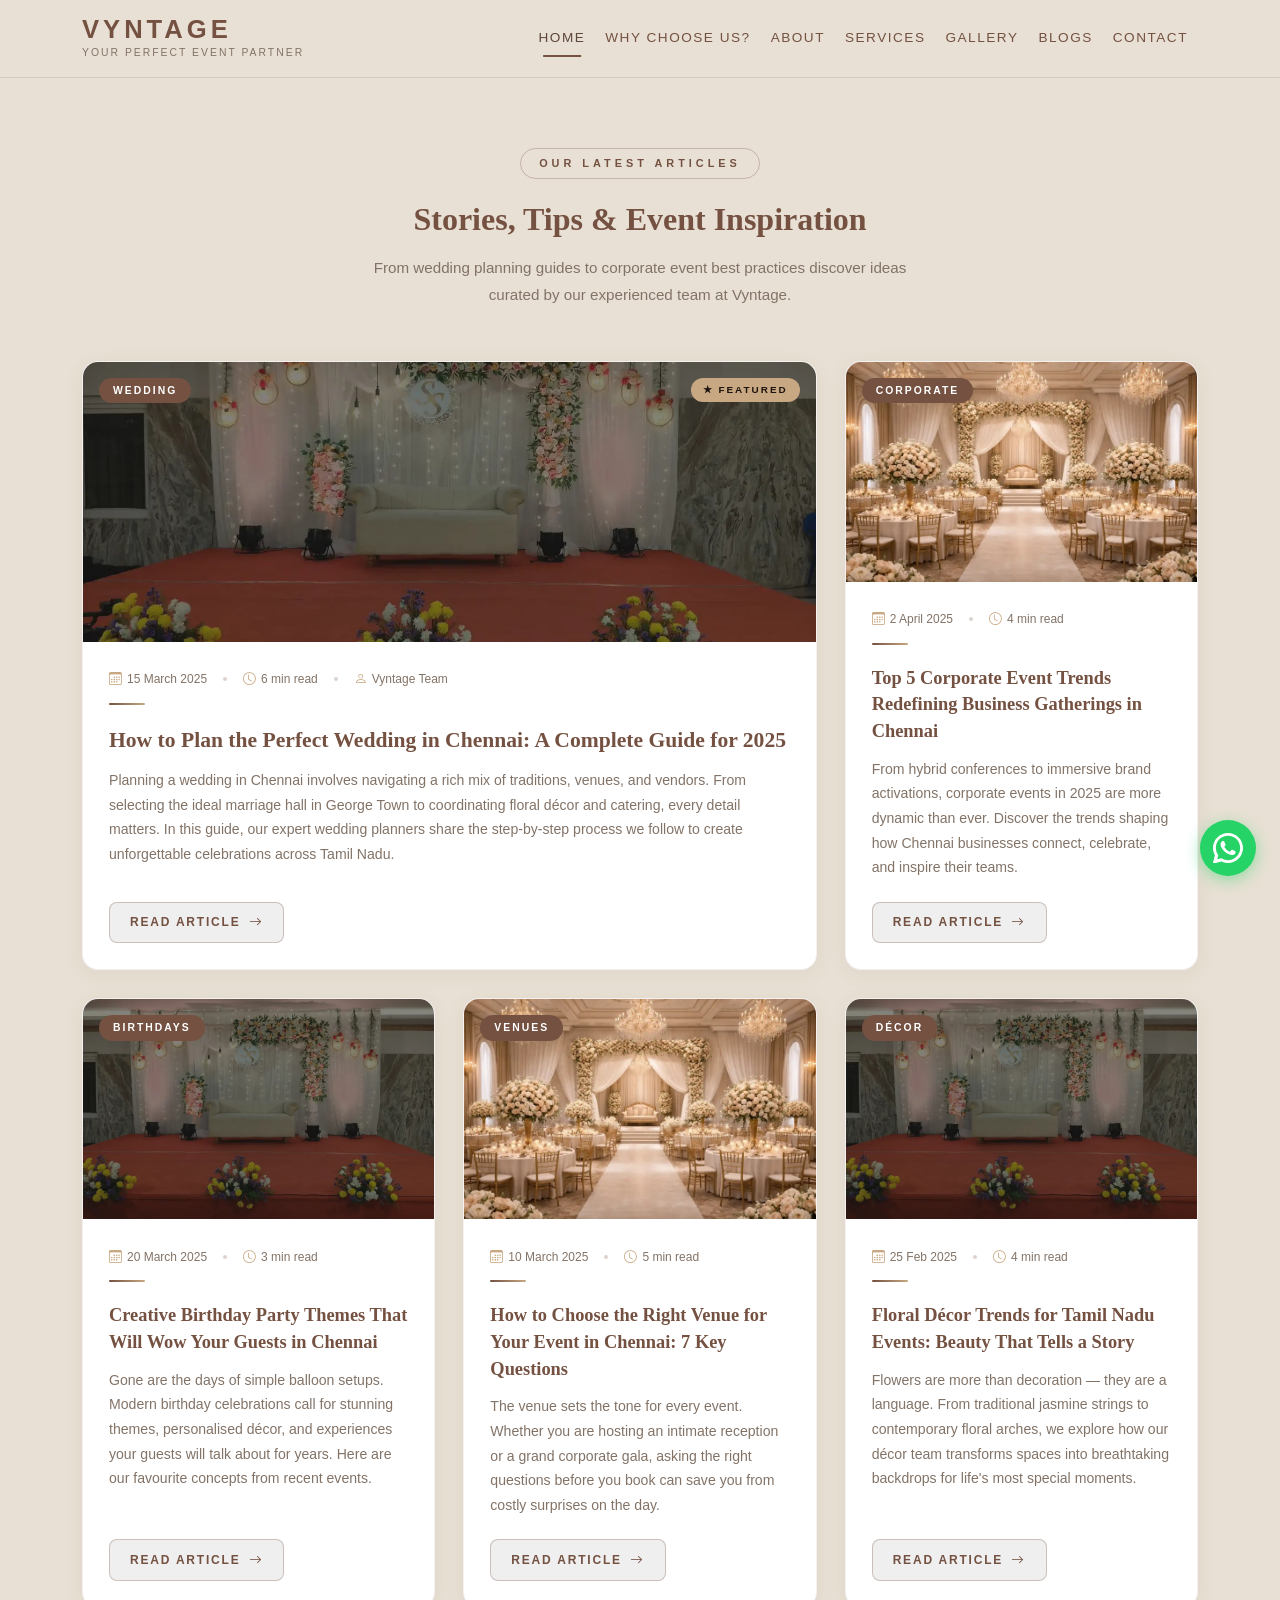
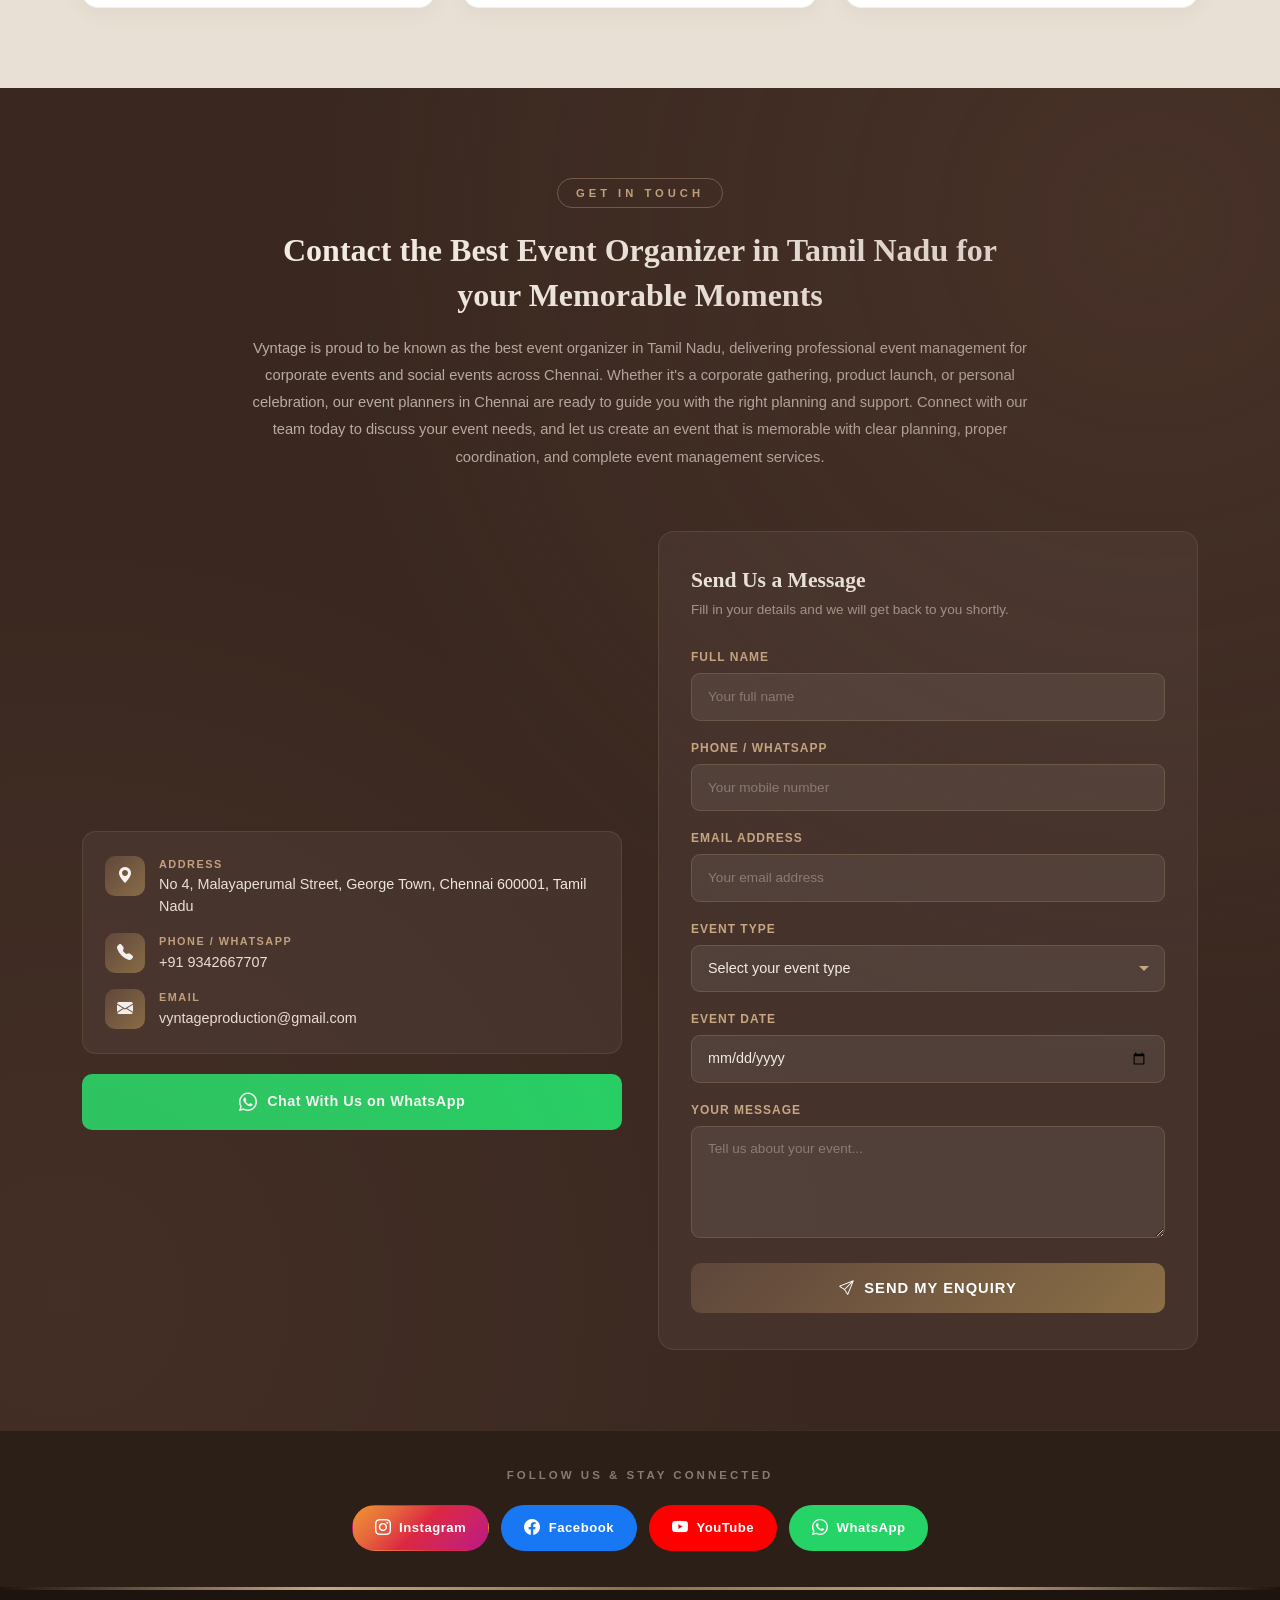
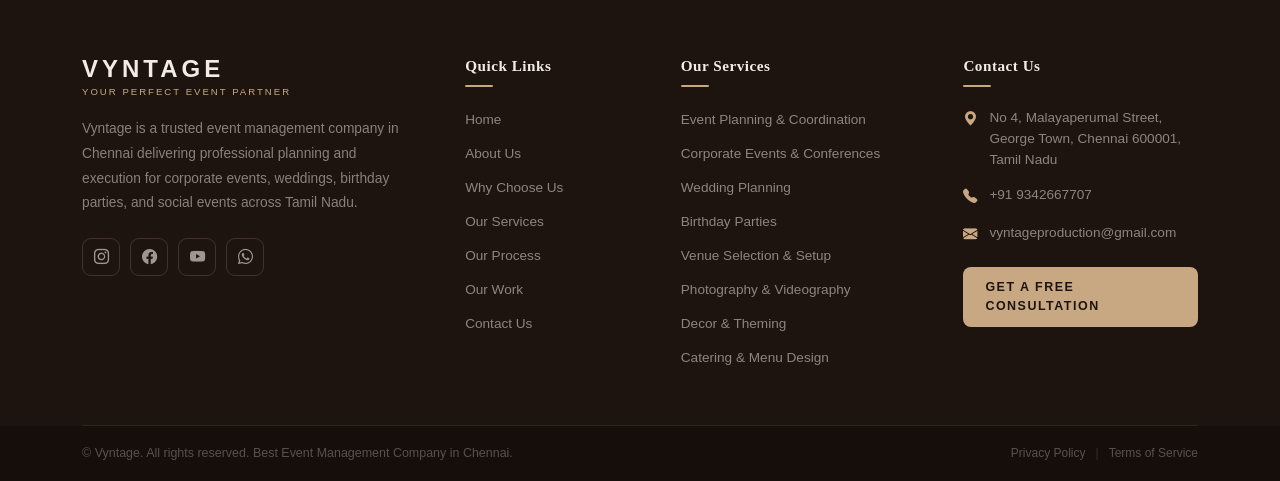
==== commit 5591aac6: "Update blogs.html" ====
--- a/blogs.html
+++ b/blogs.html
@@ -10,6 +10,8 @@
   <link rel="stylesheet" href="https://cdn.jsdelivr.net/npm/bootstrap-icons@1.11.3/font/bootstrap-icons.min.css">
 
   <link rel="stylesheet" href="style.css">
+    <script src="https://cdn.jsdelivr.net/npm/bootstrap@5.3.3/dist/js/bootstrap.bundle.min.js"></script>
+  <script src="script.js"></script>
 </head>
 <body>
   <!-- nav bar starts -->
@@ -438,4 +440,19 @@
   </div>
  
 </footer>
-<!-- Footer Section Ends -->+<!-- Footer Section Ends -->
+   <script src="https://cdn.jsdelivr.net/npm/bootstrap@5.3.3/dist/js/bootstrap.bundle.min.js"></script>
+  <script src="script.js"></script>
+  <a href="https://wa.me/919342667707"
+  class="whatsapp-sticky"
+  target="_blank"
+  rel="noopener noreferrer"
+  aria-label="Chat on WhatsApp"
+>
+  <svg viewBox="0 0 24 24" xmlns="http://www.w3.org/2000/svg">
+    <path d="M17.472 14.382c-.297-.149-1.758-.867-2.03-.967-.273-.099-.471-.148-.67.15-.197.297-.767.966-.94 1.164-.173.199-.347.223-.644.075-.297-.15-1.255-.463-2.39-1.475-.883-.788-1.48-1.761-1.653-2.059-.173-.297-.018-.458.13-.606.134-.133.298-.347.446-.52.149-.174.198-.298.298-.497.099-.198.05-.371-.025-.52-.075-.149-.669-1.612-.916-2.207-.242-.579-.487-.5-.669-.51-.173-.008-.371-.01-.57-.01-.198 0-.52.074-.792.372-.272.297-1.04 1.016-1.04 2.479 0 1.462 1.065 2.875 1.213 3.074.149.198 2.096 3.2 5.077 4.487.709.306 1.262.489 1.694.625.712.227 1.36.195 1.871.118.571-.085 1.758-.719 2.006-1.413.248-.694.248-1.289.173-1.413-.074-.124-.272-.198-.57-.347z"/>
+    <path d="M12 0C5.373 0 0 5.373 0 12c0 2.127.558 4.126 1.532 5.861L.057 23.428a.75.75 0 0 0 .921.921l5.567-1.475A11.943 11.943 0 0 0 12 24c6.627 0 12-5.373 12-12S18.627 0 12 0zm0 21.75a9.725 9.725 0 0 1-4.953-1.355l-.355-.211-3.305.875.876-3.305-.211-.355A9.718 9.718 0 0 1 2.25 12C2.25 6.615 6.615 2.25 12 2.25S21.75 6.615 21.75 12 17.385 21.75 12 21.75z"/>
+  </svg>
+</a>
+</body>
+</html>
--- a/style.css
+++ b/style.css
@@ -8,10 +8,28 @@
 }
 
 /* ===== General Reset ===== */
-* {
+/* * {
   margin: 0;
   padding: 0;
   box-sizing: border-box;
+  max-width: 100%;
+
+} */
+
+*,
+*::before,
+*::after {
+  margin: 0;
+  padding: 0;
+  box-sizing: border-box;
+}
+
+img,
+video,
+iframe,
+embed,
+object {
+  max-width: 100%;
 }
 
 body {
@@ -397,7 +415,12 @@
 }
 
 /* Image Side */
-.why-img-wrapper {
+/* .why-img-wrapper {
+  position: relative;
+  border-radius: 14px;
+  overflow: visible;
+} */
+ .why-img-wrapper {
   position: relative;
   border-radius: 14px;
   overflow: visible;
@@ -2862,4 +2885,86 @@
       .blog-hero-title { font-size: 1.45rem; }
       .blog-card-body { padding: 22px 20px 20px; }
     }
-  /* Blogs Section CSS Ends */+  /* Blogs Section CSS Ends */
+
+  /* Iphone CSS */
+  @media (max-width: 991.98px) {
+  .hero-section {
+    padding: 50px 0 40px;
+    background-attachment: scroll; /* ← Add this line */
+  }
+  /* ... rest of your rules */
+}
+/* Iphone CSS */
+
+/* Debug CSS */
+/* html, body {
+  overflow-x: hidden;
+  max-width: 100%;
+} */
+
+/* Fix: Prevent horizontal overflow / left-shift on mobile */
+html, body {
+  overflow-x: hidden;
+  max-width: 100%;
+}
+
+.hero-section,
+.why-section,
+.about-section {
+  overflow-x: hidden;
+}
+
+@media (max-width: 575.98px) {
+  .hero-section .container,
+  .why-section .container,
+  .about-section .container {
+    padding-left: 20px;
+    padding-right: 20px;
+  }
+
+  .hero-form-card {
+    width: 100%;
+  }
+
+  .why-img-wrapper {
+    padding-bottom: 24px;
+  }
+
+  .why-img-badge {
+    left: 12px;
+    bottom: 0;
+  }
+}
+/* End fix */
+/* Debug CSS */
+
+/* WhatsApp Sticky Button */
+.whatsapp-sticky {
+  position: fixed;
+  bottom: 24px;
+  right: 24px;
+  z-index: 9999;
+  width: 56px;
+  height: 56px;
+  background-color: #25D366;
+  border-radius: 50%;
+  display: flex;
+  align-items: center;
+  justify-content: center;
+  box-shadow: 0 4px 16px rgba(37, 211, 102, 0.45);
+  text-decoration: none;
+  transition: transform 0.2s ease, box-shadow 0.2s ease;
+}
+
+.whatsapp-sticky:hover {
+  transform: translateY(-3px);
+  box-shadow: 0 8px 24px rgba(37, 211, 102, 0.55);
+}
+
+.whatsapp-sticky svg {
+  width: 30px;
+  height: 30px;
+  fill: #fff;
+}
+/* WhatsApp Sticky Button */
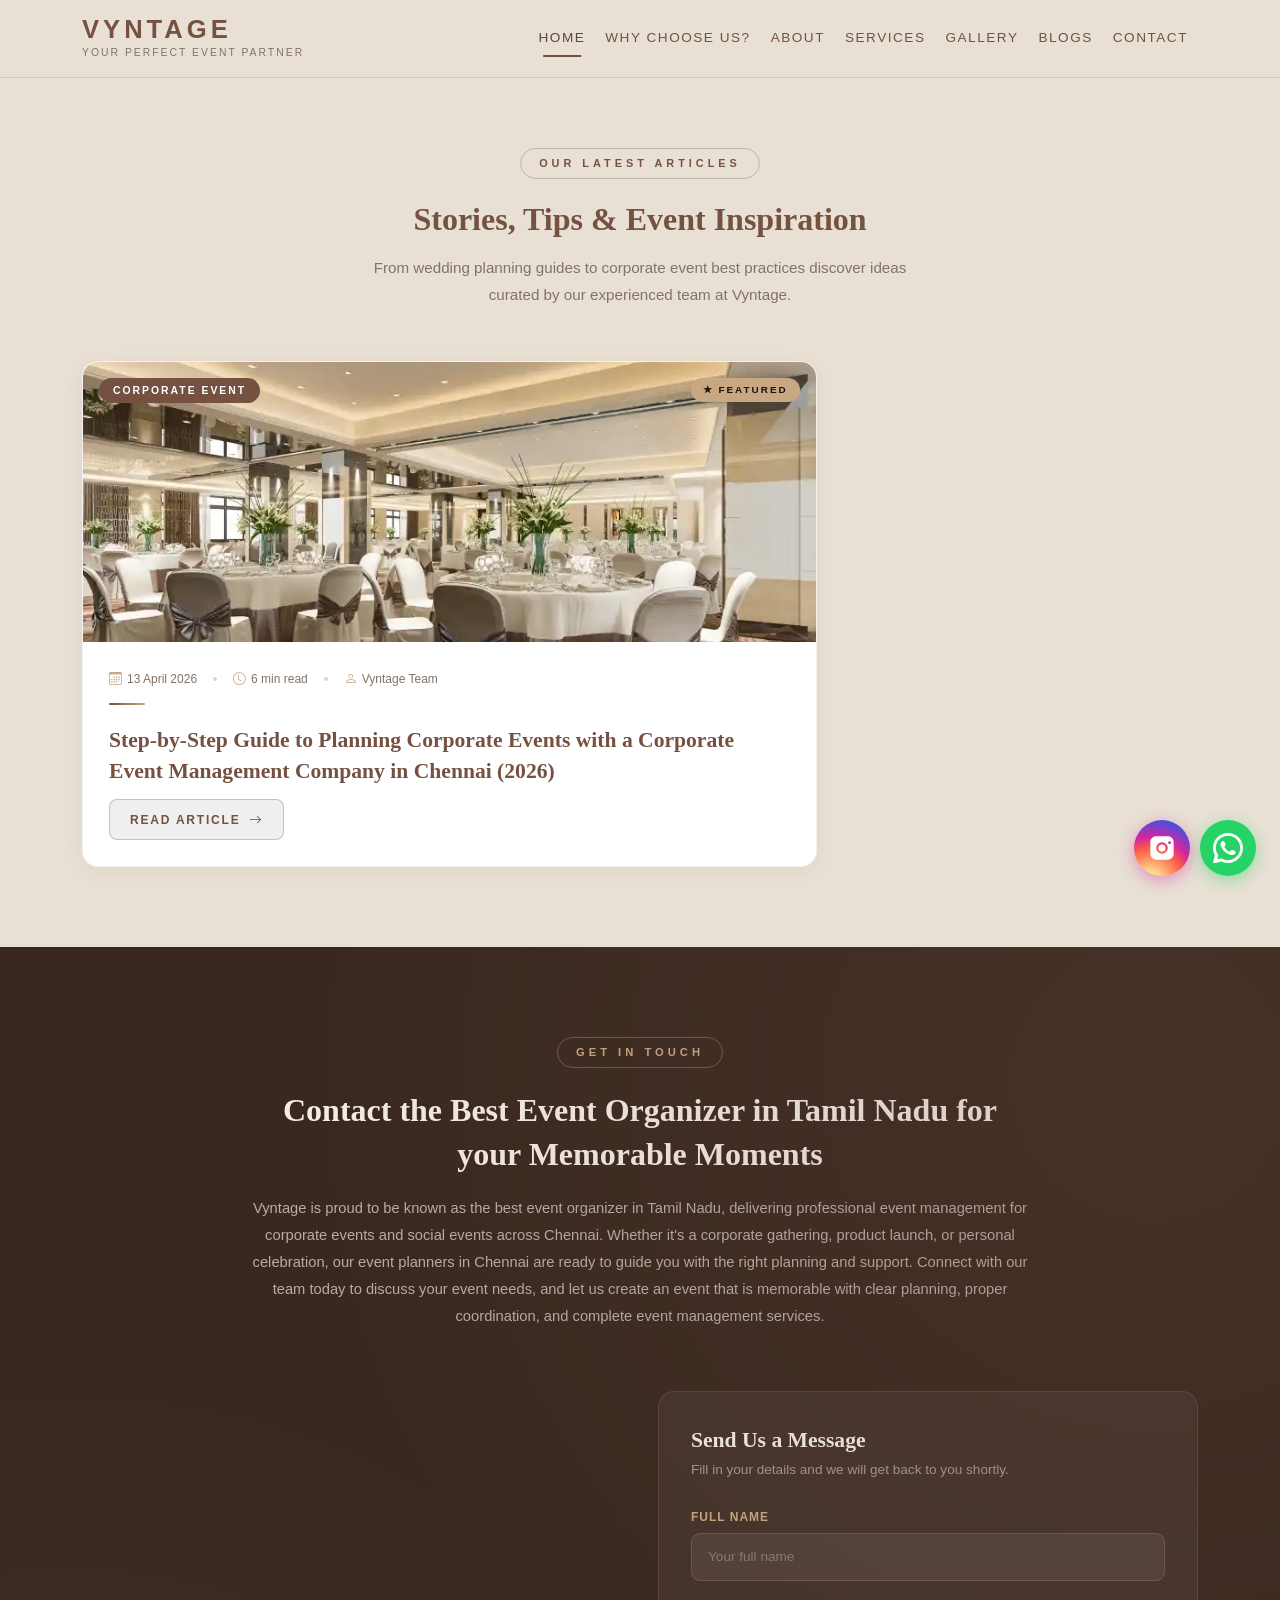
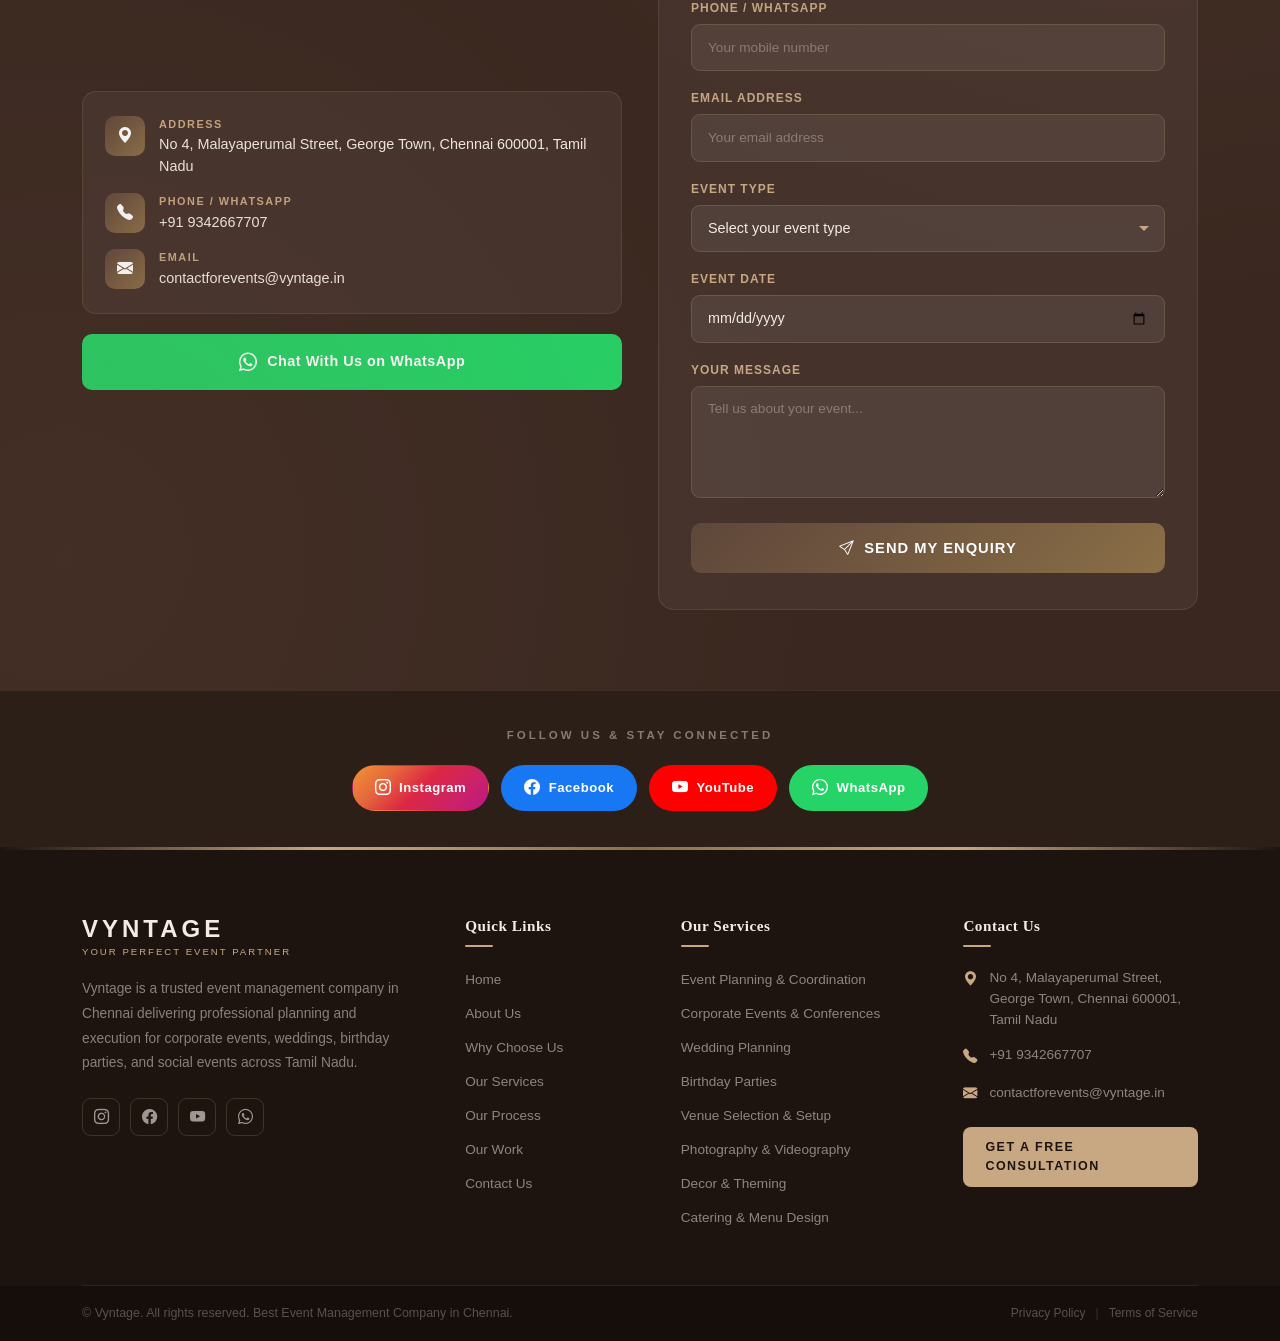
==== commit 323b4d29: "Add files via upload" ====
--- a/blogs.html
+++ b/blogs.html
@@ -8,6 +8,7 @@
   <title>Best Event Management Company in Chennai | Book Your Free Consultation</title>  <link rel="icon" type="image/icon" href="images/favicon.ico">
   <link href="https://cdn.jsdelivr.net/npm/bootstrap@5.3.3/dist/css/bootstrap.min.css" rel="stylesheet">
   <link rel="stylesheet" href="https://cdn.jsdelivr.net/npm/bootstrap-icons@1.11.3/font/bootstrap-icons.min.css">
+      <link rel="canonical" href="https://vyntage.in/blogs.html">
 
   <link rel="stylesheet" href="style.css">
     <script src="https://cdn.jsdelivr.net/npm/bootstrap@5.3.3/dist/js/bootstrap.bundle.min.js"></script>
@@ -18,7 +19,7 @@
 
   <nav class="navbar navbar-expand-lg sticky-top">
     <div class="container">
-      <a class="navbar-brand" href="#">
+      <a class="navbar-brand" href="index.html">
         <span class="brand-name">VYNTAGE</span>
         <span class="brand-tagline">Your Perfect Event Partner</span>
       </a>
@@ -58,29 +59,28 @@
       <div class="blog-grid">
  
         <!-- Card 1: Featured -->
+         <!-- Article Card Starts -->
         <article class="blog-card blog-card--featured">
           <div class="blog-card-img-wrap">
-            <img src="images/best-event-management-company-in-chennai.webp" alt="How to Plan the Perfect Wedding in Chennai" class="blog-card-img" loading="lazy">
-            <span class="blog-card-category">Wedding</span>
+            <img src="gallery/corporate-event-management-in-chennai.webp" alt="How to Plan the Perfect Wedding in Chennai" class="blog-card-img" loading="lazy">
+            <span class="blog-card-category">Corporate Event</span>
             <span class="blog-card-badge">&#9733; Featured</span>
           </div>
           <div class="blog-card-body">
             <div class="blog-card-meta">
-              <span><i class="bi bi-calendar3"></i> 15 March 2025</span>
+              <span><i class="bi bi-calendar3"></i> 13 April 2026</span>
               <div class="blog-meta-dot"></div>
               <span><i class="bi bi-clock"></i> 6 min read</span>
               <div class="blog-meta-dot"></div>
               <span><i class="bi bi-person"></i> Vyntage Team</span>
             </div>
             <div class="blog-card-divider"></div>
-            <h3 class="blog-card-title">How to Plan the Perfect Wedding in Chennai: A Complete Guide for 2025</h3>
-            <p class="blog-card-excerpt">Planning a wedding in Chennai involves navigating a rich mix of traditions, venues, and vendors. From selecting the ideal marriage hall in George Town to coordinating floral décor and catering, every detail matters. In this guide, our expert wedding planners share the step-by-step process we follow to create unforgettable celebrations across Tamil Nadu.</p>
-            <button class="blog-card-btn" type="button">Read Article <i class="bi bi-arrow-right"></i></button>
+            <h3 class="blog-card-title">Step-by-Step Guide to Planning Corporate Events with a Corporate Event Management Company in Chennai (2026)</h3>
+            <button class="blog-card-btn" type="button"><a style="text-decoration: none; color: #745141;" target="_blank" href="blogs/step-by-step-guide-for-planning-corporate-event-in-chennai.html">Read Article</a><i class="bi bi-arrow-right"></i></button>
           </div>
         </article>
  
-        <!-- Card 2 -->
-        <article class="blog-card">
+        <!-- <article class="blog-card">
           <div class="blog-card-img-wrap">
             <img src="images/top-event-organizer-in-chennai.webp" alt="Top 5 Corporate Event Trends in Chennai" class="blog-card-img" loading="lazy">
             <span class="blog-card-category">Corporate</span>
@@ -98,7 +98,6 @@
           </div>
         </article>
  
-        <!-- Card 3 -->
         <article class="blog-card">
           <div class="blog-card-img-wrap">
             <img src="images/best-event-management-company-in-chennai.webp" alt="Birthday Party Ideas Chennai" class="blog-card-img" loading="lazy">
@@ -117,7 +116,6 @@
           </div>
         </article>
  
-        <!-- Card 4 -->
         <article class="blog-card">
           <div class="blog-card-img-wrap">
             <img src="images/top-event-organizer-in-chennai.webp" alt="Venue Selection Guide Chennai" class="blog-card-img" loading="lazy">
@@ -136,7 +134,6 @@
           </div>
         </article>
  
-        <!-- Card 5 -->
         <article class="blog-card">
           <div class="blog-card-img-wrap">
             <img src="images/best-event-management-company-in-chennai.webp" alt="Decor and Theming Tips" class="blog-card-img" loading="lazy">
@@ -153,7 +150,8 @@
             <p class="blog-card-excerpt">Flowers are more than decoration — they are a language. From traditional jasmine strings to contemporary floral arches, we explore how our décor team transforms spaces into breathtaking backdrops for life's most special moments.</p>
             <button class="blog-card-btn" type="button">Read Article <i class="bi bi-arrow-right"></i></button>
           </div>
-        </article>
+        </article> -->
+        <!-- Article Card Ends -->
  
       </div>
  
@@ -221,7 +219,7 @@
             <div class="contact-info-text">
               <span class="info-label">Email</span>
               <!-- REPLACE with your actual email -->
-              <a class="info-value info-link" href="mailto:vyntageproduction@gmail.com">vyntageproduction@gmail.com</a>
+              <a class="info-value info-link" href="mailto:contactforevents@vyntage.in">contactforevents@vyntage.in</a>
             </div>
           </div>
  
@@ -282,7 +280,7 @@
             <textarea id="cf-message" class="cf-input cf-textarea" placeholder="Tell us about your event..." rows="4"></textarea>
           </div>
  
-          <a href="mailto:vyntageproduction@gmail.com" style="text-decoration: none;"><button type="submit" class="cf-submit-btn">
+          <a href="mailto:contactforevents@vyntage.in" style="text-decoration: none;"><button type="submit" class="cf-submit-btn">
             <i class="bi bi-send"></i> Send My Enquiry
           </button></a>
  
@@ -412,7 +410,7 @@
           <li>
             <i class="bi bi-envelope-fill"></i>
             <!-- REPLACE with your actual email -->
-            <a href="mailto:vyntageproduction@gmail.com">vyntageproduction@gmail.com</a>
+            <a href="mailto:contactforevents@vyntage.in">contactforevents@vyntage.in</a>
           </li>
         </ul>
         <a href="tel:+919342667707" class="footer-cta">Get a Free Consultation</a>
@@ -443,7 +441,23 @@
 <!-- Footer Section Ends -->
    <script src="https://cdn.jsdelivr.net/npm/bootstrap@5.3.3/dist/js/bootstrap.bundle.min.js"></script>
   <script src="script.js"></script>
-  <a href="https://wa.me/919342667707"
+
+    <!-- Instagram Sticky Button -->
+<a href="https://www.instagram.com/vyntage_productions/" class="instagram-sticky" target="_blank" rel="noopener noreferrer" aria-label="Visit Instagram">
+  <svg viewBox="0 0 24 24">
+    <path fill="#fff" d="M7 2C4.243 2 2 4.243 2 7v10c0 2.757 
+    2.243 5 5 5h10c2.757 0 5-2.243 
+    5-5V7c0-2.757-2.243-5-5-5H7zm5 
+    5a5 5 0 110 10 5 5 0 
+    010-10zm6.5-.75a1.25 1.25 0 
+    110 2.5 1.25 1.25 0 
+    010-2.5zM12 9a3 3 0 100 
+    6 3 3 0 000-6z"/>
+  </svg>
+</a>
+
+  <!-- WhatsApp Sticky Button -->
+   <a href="https://wa.me/919342667707"
   class="whatsapp-sticky"
   target="_blank"
   rel="noopener noreferrer"
@@ -455,4 +469,4 @@
   </svg>
 </a>
 </body>
-</html>
+</html>
--- a/style.css
+++ b/style.css
@@ -159,6 +159,7 @@
   padding: 80px 0 60px;
   /* background-color: var(--bg-section); */
 background-image: url('images/best-event-management-company-in-chennai.webp');
+/* background-image: url('images/best-event-management-company-in-chennai.jpg'); */
 background-position: center;
 background-size: cover;
 background-repeat: no-repeat;
@@ -2967,4 +2968,36 @@
   height: 30px;
   fill: #fff;
 }
-/* WhatsApp Sticky Button */+/* WhatsApp Sticky Button */
+
+/* Instagram Sticky Button */
+.instagram-sticky {
+  position: fixed;
+  bottom: 24px;
+  right: 90px; /* placed left of WhatsApp button */
+  z-index: 9999;
+  width: 56px;
+  height: 56px;
+  background: radial-gradient(circle at 30% 107%, 
+              #fdf497 0%, #fdf497 5%, 
+              #fd5949 45%, #d6249f 60%, #285AEB 90%);
+  border-radius: 50%;
+  display: flex;
+  align-items: center;
+  justify-content: center;
+  box-shadow: 0 4px 16px rgba(214, 36, 159, 0.45);
+  text-decoration: none;
+  transition: transform 0.2s ease, box-shadow 0.2s ease;
+}
+
+.instagram-sticky:hover {
+  transform: translateY(-3px);
+  box-shadow: 0 8px 24px rgba(214, 36, 159, 0.55);
+}
+
+.instagram-sticky svg {
+  width: 28px;
+  height: 28px;
+  fill: #fff;
+}
+/* Instagram Sticky Button */
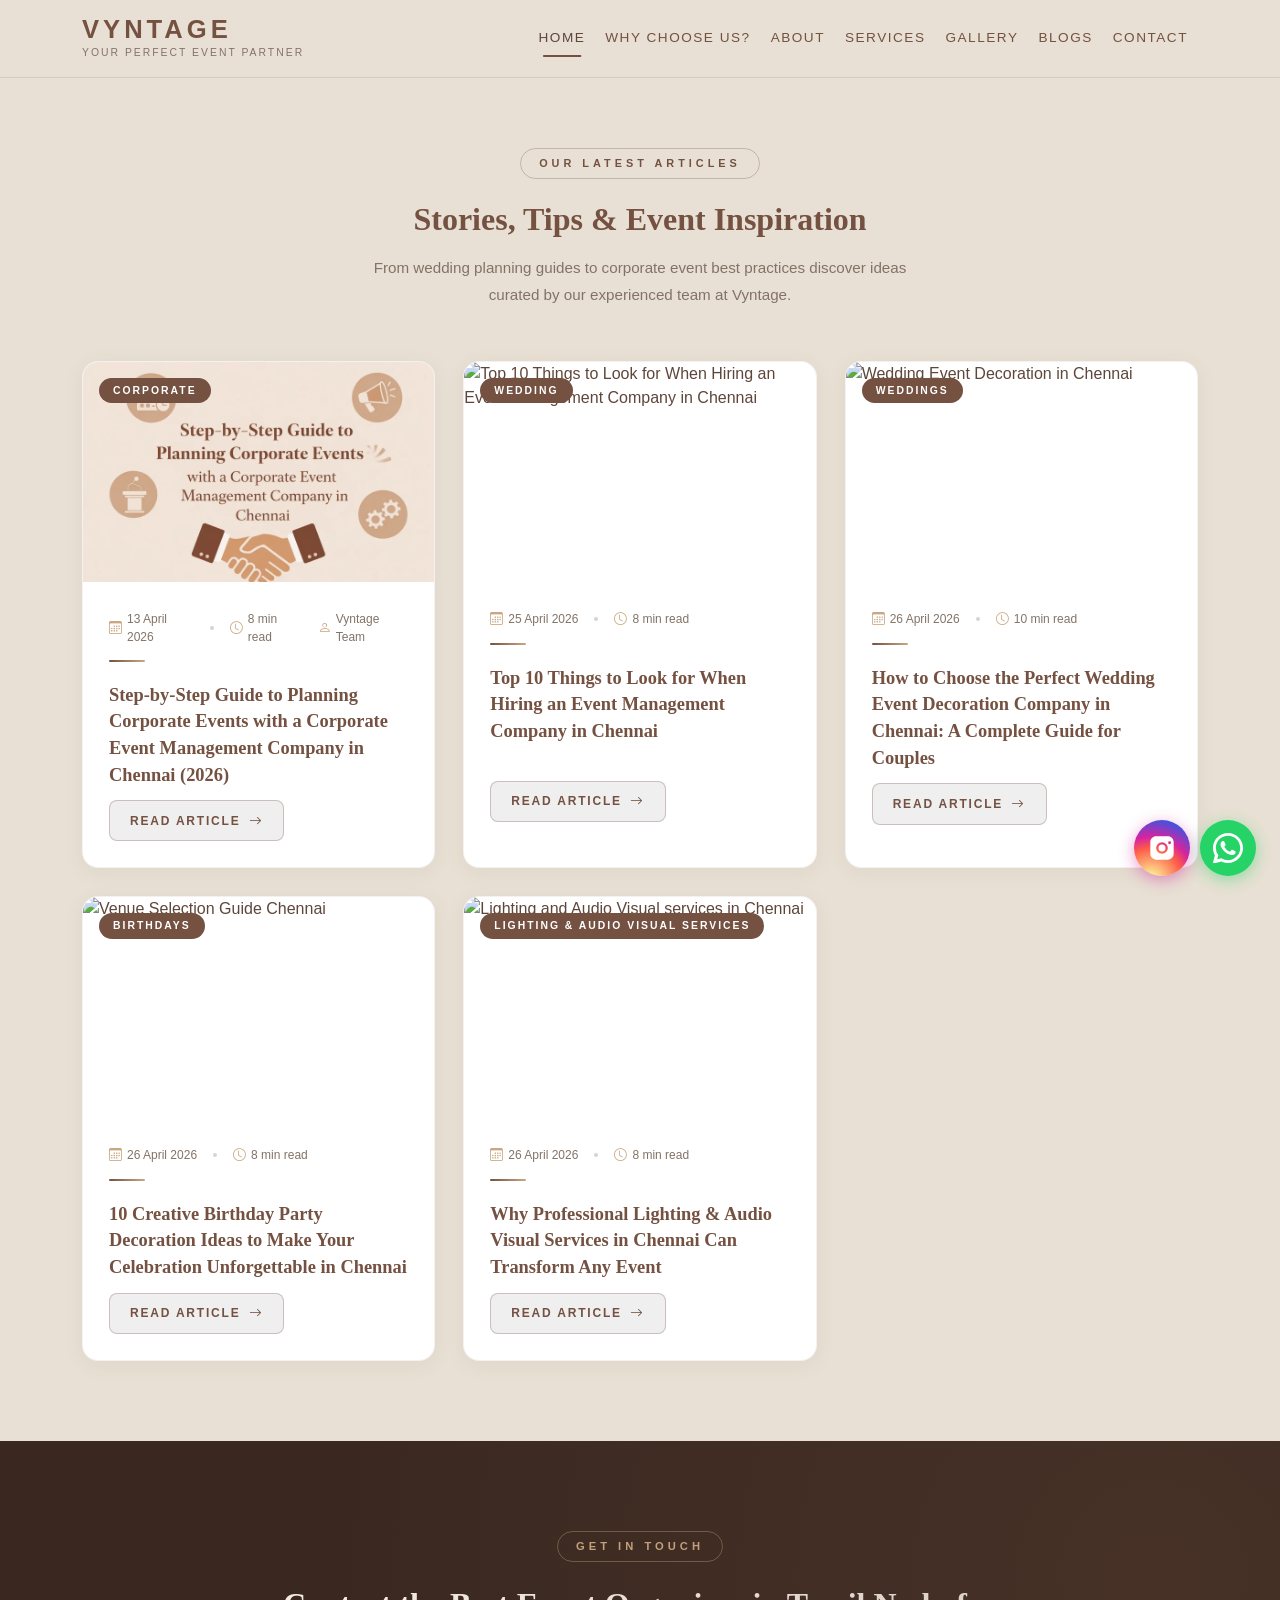
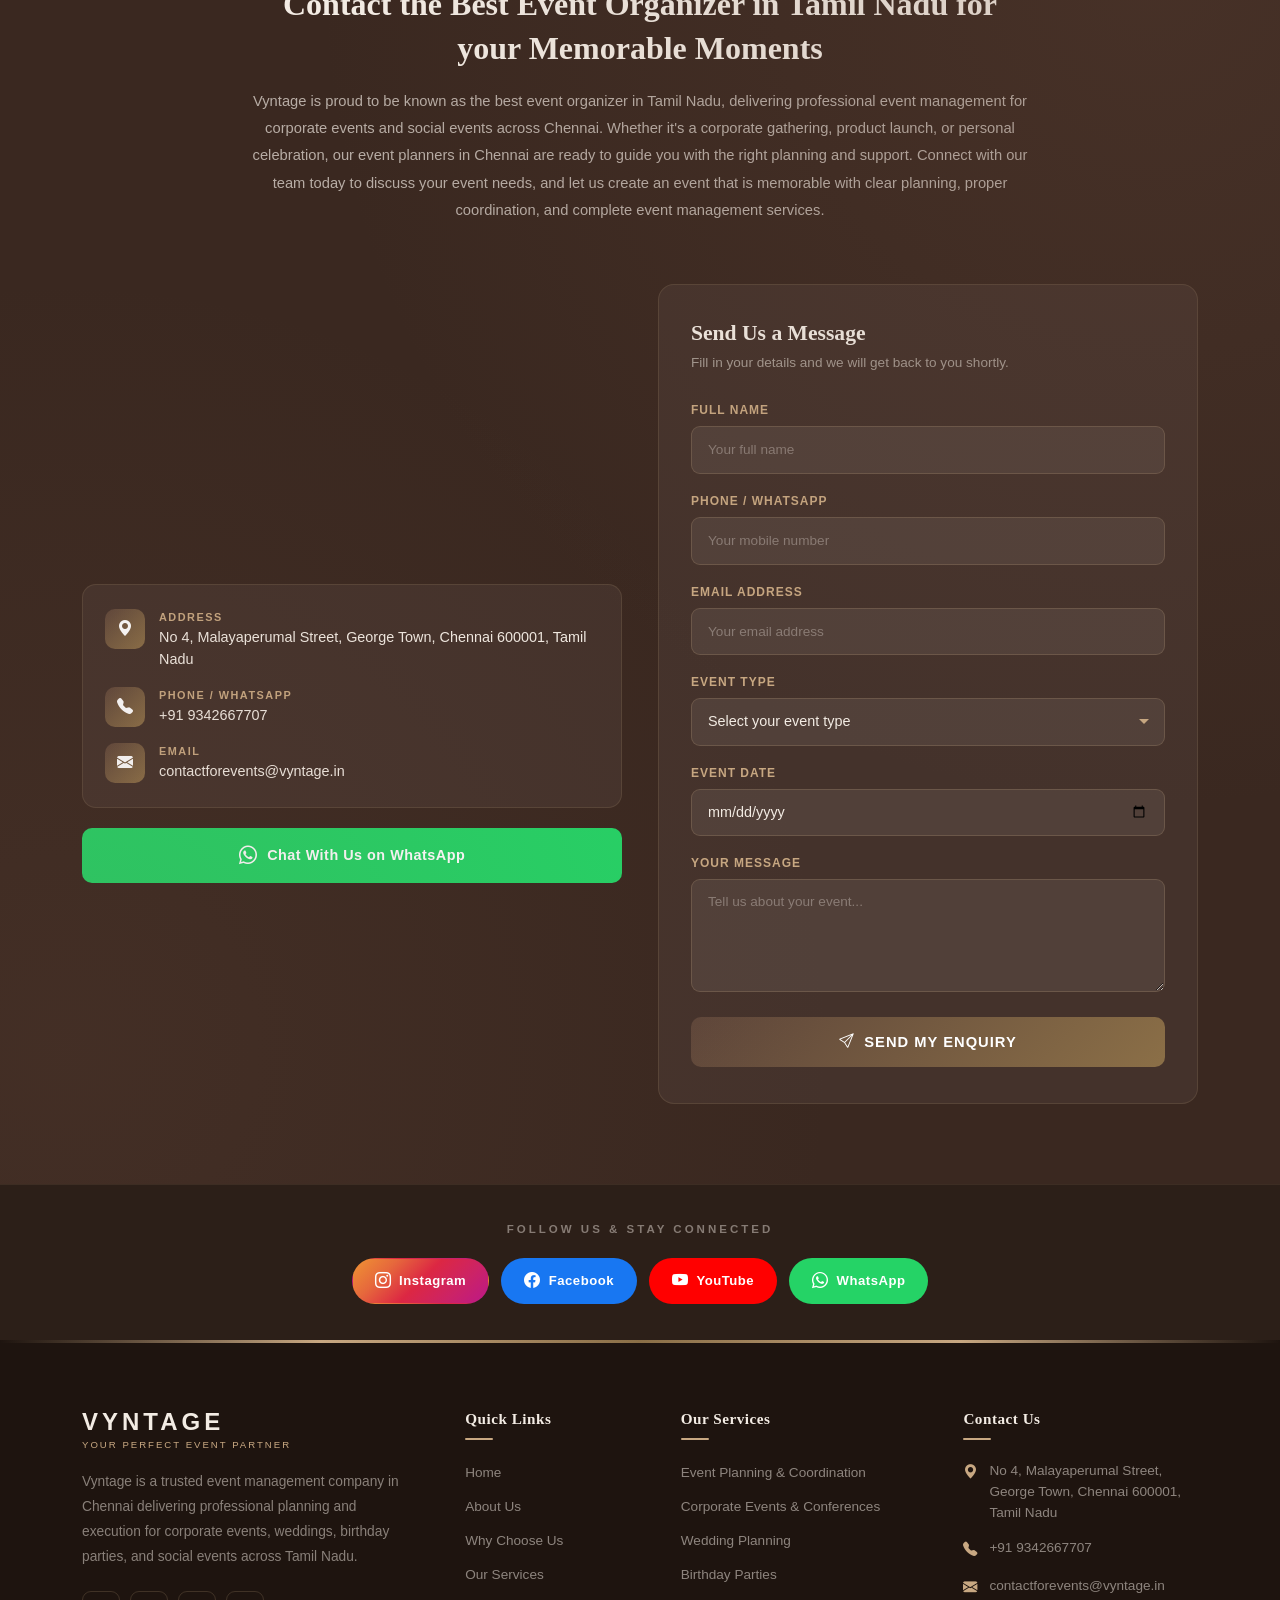
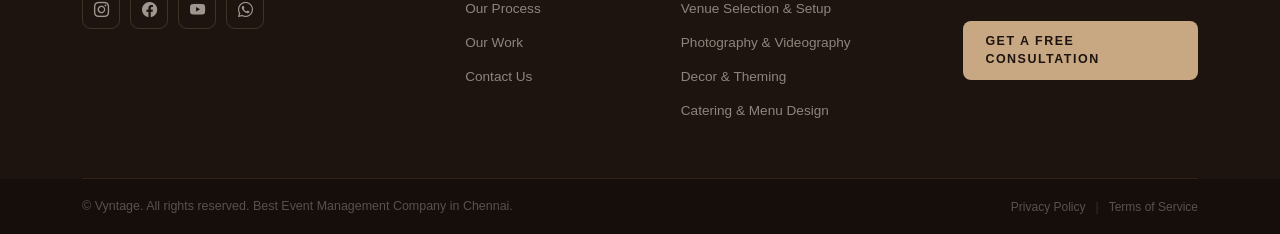
==== commit 85242b51: "Add files via upload" ====
--- a/blogs.html
+++ b/blogs.html
@@ -60,18 +60,17 @@
  
         <!-- Card 1: Featured -->
          <!-- Article Card Starts -->
-        <article class="blog-card blog-card--featured">
+
+        <article class="blog-card">
           <div class="blog-card-img-wrap">
-            <img src="gallery/corporate-event-management-in-chennai.webp" alt="How to Plan the Perfect Wedding in Chennai" class="blog-card-img" loading="lazy">
-            <span class="blog-card-category">Corporate Event</span>
-            <span class="blog-card-badge">&#9733; Featured</span>
+            <img src="blogs/blogs-images/best-corporate-event-management-company-in-chennai.webp" alt="How to Plan the Perfect Wedding in Chennai" class="blog-card-img" loading="lazy">
+            <span class="blog-card-category">Corporate</span>
           </div>
           <div class="blog-card-body">
             <div class="blog-card-meta">
               <span><i class="bi bi-calendar3"></i> 13 April 2026</span>
               <div class="blog-meta-dot"></div>
-              <span><i class="bi bi-clock"></i> 6 min read</span>
-              <div class="blog-meta-dot"></div>
+              <span><i class="bi bi-clock"></i> 8 min read</span>
               <span><i class="bi bi-person"></i> Vyntage Team</span>
             </div>
             <div class="blog-card-divider"></div>
@@ -80,77 +79,73 @@
           </div>
         </article>
  
-        <!-- <article class="blog-card">
+        <article class="blog-card">
           <div class="blog-card-img-wrap">
-            <img src="images/top-event-organizer-in-chennai.webp" alt="Top 5 Corporate Event Trends in Chennai" class="blog-card-img" loading="lazy">
-            <span class="blog-card-category">Corporate</span>
+            <img src="blogs/blogs-images/event-management-company-in-chennai.webp" alt="Top 10 Things to Look for When Hiring an Event Management Company in Chennai" title="Top 10 Things to Look for When Hiring an Event Management Company in Chennai" class="blog-card-img" loading="lazy">
+            <span class="blog-card-category">Wedding</span>
           </div>
           <div class="blog-card-body">
             <div class="blog-card-meta">
-              <span><i class="bi bi-calendar3"></i> 2 April 2025</span>
+              <span><i class="bi bi-calendar3"></i> 25 April 2026</span>
               <div class="blog-meta-dot"></div>
-              <span><i class="bi bi-clock"></i> 4 min read</span>
+              <span><i class="bi bi-clock"></i> 8 min read</span>
             </div>
             <div class="blog-card-divider"></div>
-            <h3 class="blog-card-title">Top 5 Corporate Event Trends Redefining Business Gatherings in Chennai</h3>
-            <p class="blog-card-excerpt">From hybrid conferences to immersive brand activations, corporate events in 2025 are more dynamic than ever. Discover the trends shaping how Chennai businesses connect, celebrate, and inspire their teams.</p>
-            <button class="blog-card-btn" type="button">Read Article <i class="bi bi-arrow-right"></i></button>
+            <h3 class="blog-card-title">Top 10 Things to Look for When Hiring an Event Management Company in Chennai</h3><br>
+            <button class="blog-card-btn" type="button"><a style="text-decoration: none; color: #745141;" target="_blank" href="blogs/top-10-things-to-look-for-hiring-event-management-company-in-chennai.html">Read Article</a><i class="bi bi-arrow-right"></i></button>
           </div>
         </article>
  
         <article class="blog-card">
           <div class="blog-card-img-wrap">
-            <img src="images/best-event-management-company-in-chennai.webp" alt="Birthday Party Ideas Chennai" class="blog-card-img" loading="lazy">
-            <span class="blog-card-category">Birthdays</span>
+            <img src="blogs/blogs-images/wedding-event-decoration-in-chennai.webp" alt="Wedding Event Decoration in Chennai" title="Wedding Event Decoration in Chennai" class="blog-card-img" loading="lazy">
+            <span class="blog-card-category">Weddings</span>
           </div>
           <div class="blog-card-body">
             <div class="blog-card-meta">
-              <span><i class="bi bi-calendar3"></i> 20 March 2025</span>
+              <span><i class="bi bi-calendar3"></i> 26 April 2026</span>
               <div class="blog-meta-dot"></div>
-              <span><i class="bi bi-clock"></i> 3 min read</span>
+              <span><i class="bi bi-clock"></i> 10 min read</span>
             </div>
             <div class="blog-card-divider"></div>
-            <h3 class="blog-card-title">Creative Birthday Party Themes That Will Wow Your Guests in Chennai</h3>
-            <p class="blog-card-excerpt">Gone are the days of simple balloon setups. Modern birthday celebrations call for stunning themes, personalised décor, and experiences your guests will talk about for years. Here are our favourite concepts from recent events.</p>
-            <button class="blog-card-btn" type="button">Read Article <i class="bi bi-arrow-right"></i></button>
+            <h3 class="blog-card-title">How to Choose the Perfect Wedding Event Decoration Company in Chennai: A Complete Guide for Couples</h3>
+            <button class="blog-card-btn" type="button"><a style="text-decoration: none; color: #745141;" target="_blank" href="blogs/how-to-choose-perfect-wedding-event-decoration-company-in-chennai.html">Read Article</a><i class="bi bi-arrow-right"></i></button>
+          </div>
+        </article>
+ 
+       <article class="blog-card">
+          <div class="blog-card-img-wrap">
+            <img src="blogs/blogs-images/birthday-event-management-in-chennai.webp" alt="Venue Selection Guide Chennai" class="blog-card-img" loading="lazy">
+            <span class="blog-card-category">Birthdays</span>
+          </div>
+          <div class="blog-card-body">
+            <div class="blog-card-meta">
+              <span><i class="bi bi-calendar3"></i> 26 April 2026</span>
+              <div class="blog-meta-dot"></div>
+              <span><i class="bi bi-clock"></i> 8 min read</span>
+            </div>
+            <div class="blog-card-divider"></div>
+            <h3 class="blog-card-title">10 Creative Birthday Party Decoration Ideas to Make Your Celebration Unforgettable in Chennai</h3>
+            <button class="blog-card-btn" type="button"><a style="text-decoration: none; color: #745141;" target="_blank" href="blogs/10-creative-birthday-party-decoration-ideas.html">Read Article</a><i class="bi bi-arrow-right"></i></button>
           </div>
         </article>
  
         <article class="blog-card">
           <div class="blog-card-img-wrap">
-            <img src="images/top-event-organizer-in-chennai.webp" alt="Venue Selection Guide Chennai" class="blog-card-img" loading="lazy">
-            <span class="blog-card-category">Venues</span>
+            <img src="blogs/blogs-images/lighting-and-audio-visual-services-in-chennai.webp" alt="Lighting and Audio Visual services in Chennai" title="Lighting and Audio Visual services in Chennai" class="blog-card-img" loading="lazy">
+            <span class="blog-card-category">Lighting & Audio Visual Services</span>
           </div>
           <div class="blog-card-body">
             <div class="blog-card-meta">
-              <span><i class="bi bi-calendar3"></i> 10 March 2025</span>
+              <span><i class="bi bi-calendar3"></i> 26 April 2026</span>
               <div class="blog-meta-dot"></div>
-              <span><i class="bi bi-clock"></i> 5 min read</span>
+              <span><i class="bi bi-clock"></i> 8 min read</span>
             </div>
             <div class="blog-card-divider"></div>
-            <h3 class="blog-card-title">How to Choose the Right Venue for Your Event in Chennai: 7 Key Questions</h3>
-            <p class="blog-card-excerpt">The venue sets the tone for every event. Whether you are hosting an intimate reception or a grand corporate gala, asking the right questions before you book can save you from costly surprises on the day.</p>
-            <button class="blog-card-btn" type="button">Read Article <i class="bi bi-arrow-right"></i></button>
+            <h3 class="blog-card-title">Why Professional Lighting & Audio Visual Services in Chennai Can Transform Any Event</h3>
+            <button class="blog-card-btn" type="button"><a style="text-decoration: none; color: #745141;" target="_blank" href="blogs/why-professional-lighting-audio-visual-services-in-chennai-can-transform-any-event.html">Read Article</a><i class="bi bi-arrow-right"></i></button>
           </div>
         </article>
- 
-        <article class="blog-card">
-          <div class="blog-card-img-wrap">
-            <img src="images/best-event-management-company-in-chennai.webp" alt="Decor and Theming Tips" class="blog-card-img" loading="lazy">
-            <span class="blog-card-category">Décor</span>
-          </div>
-          <div class="blog-card-body">
-            <div class="blog-card-meta">
-              <span><i class="bi bi-calendar3"></i> 25 Feb 2025</span>
-              <div class="blog-meta-dot"></div>
-              <span><i class="bi bi-clock"></i> 4 min read</span>
-            </div>
-            <div class="blog-card-divider"></div>
-            <h3 class="blog-card-title">Floral Décor Trends for Tamil Nadu Events: Beauty That Tells a Story</h3>
-            <p class="blog-card-excerpt">Flowers are more than decoration — they are a language. From traditional jasmine strings to contemporary floral arches, we explore how our décor team transforms spaces into breathtaking backdrops for life's most special moments.</p>
-            <button class="blog-card-btn" type="button">Read Article <i class="bi bi-arrow-right"></i></button>
-          </div>
-        </article> -->
         <!-- Article Card Ends -->
  
       </div>
--- a/style.css
+++ b/style.css
@@ -158,7 +158,7 @@
 .hero-section {
   padding: 80px 0 60px;
   /* background-color: var(--bg-section); */
-background-image: url('images/best-event-management-company-in-chennai.webp');
+background-image: url('images/best-event-management-company-in-chennai.jpg');
 /* background-image: url('images/best-event-management-company-in-chennai.jpg'); */
 background-position: center;
 background-size: cover;
@@ -3000,4 +3000,57 @@
   height: 28px;
   fill: #fff;
 }
-/* Instagram Sticky Button */+/* Instagram Sticky Button */
+
+/* Services Marquee Strip Starts */
+.services-marquee {
+  background: #331b0e;          /* dark navy — change to match your brand */
+  overflow: hidden;
+  border-top: 2px solid #c9a84c;
+  border-bottom: 2px solid #c9a84c;
+}
+
+.marquee-track {
+  display: flex;
+  width: max-content;
+  animation: marquee-scroll 30s linear infinite;
+}
+
+.marquee-track:hover {
+  animation-play-state: paused;  /* pauses on hover — remove if unwanted */
+}
+
+.marquee-content {
+  display: flex;
+  align-items: center;
+  white-space: nowrap;
+  padding: 14px 0;
+}
+
+.marquee-item {
+  display: inline-flex;
+  align-items: center;
+  gap: 14px;
+  padding: 0 28px;
+  font-family: 'Georgia', serif;   /* match your site's font */
+  font-size: 14px;
+  font-weight: 400;
+  color: #f0e6c8;
+  letter-spacing: 0.06em;
+  text-transform: uppercase;
+}
+
+.marquee-dot {
+  width: 5px;
+  height: 5px;
+  border-radius: 50%;
+  background: #c9a84c;             /* gold accent dot */
+  flex-shrink: 0;
+}
+
+@keyframes marquee-scroll {
+  0%   { transform: translateX(0); }
+  100% { transform: translateX(-50%); }
+}
+
+/* Services Marquee Strip Ends */
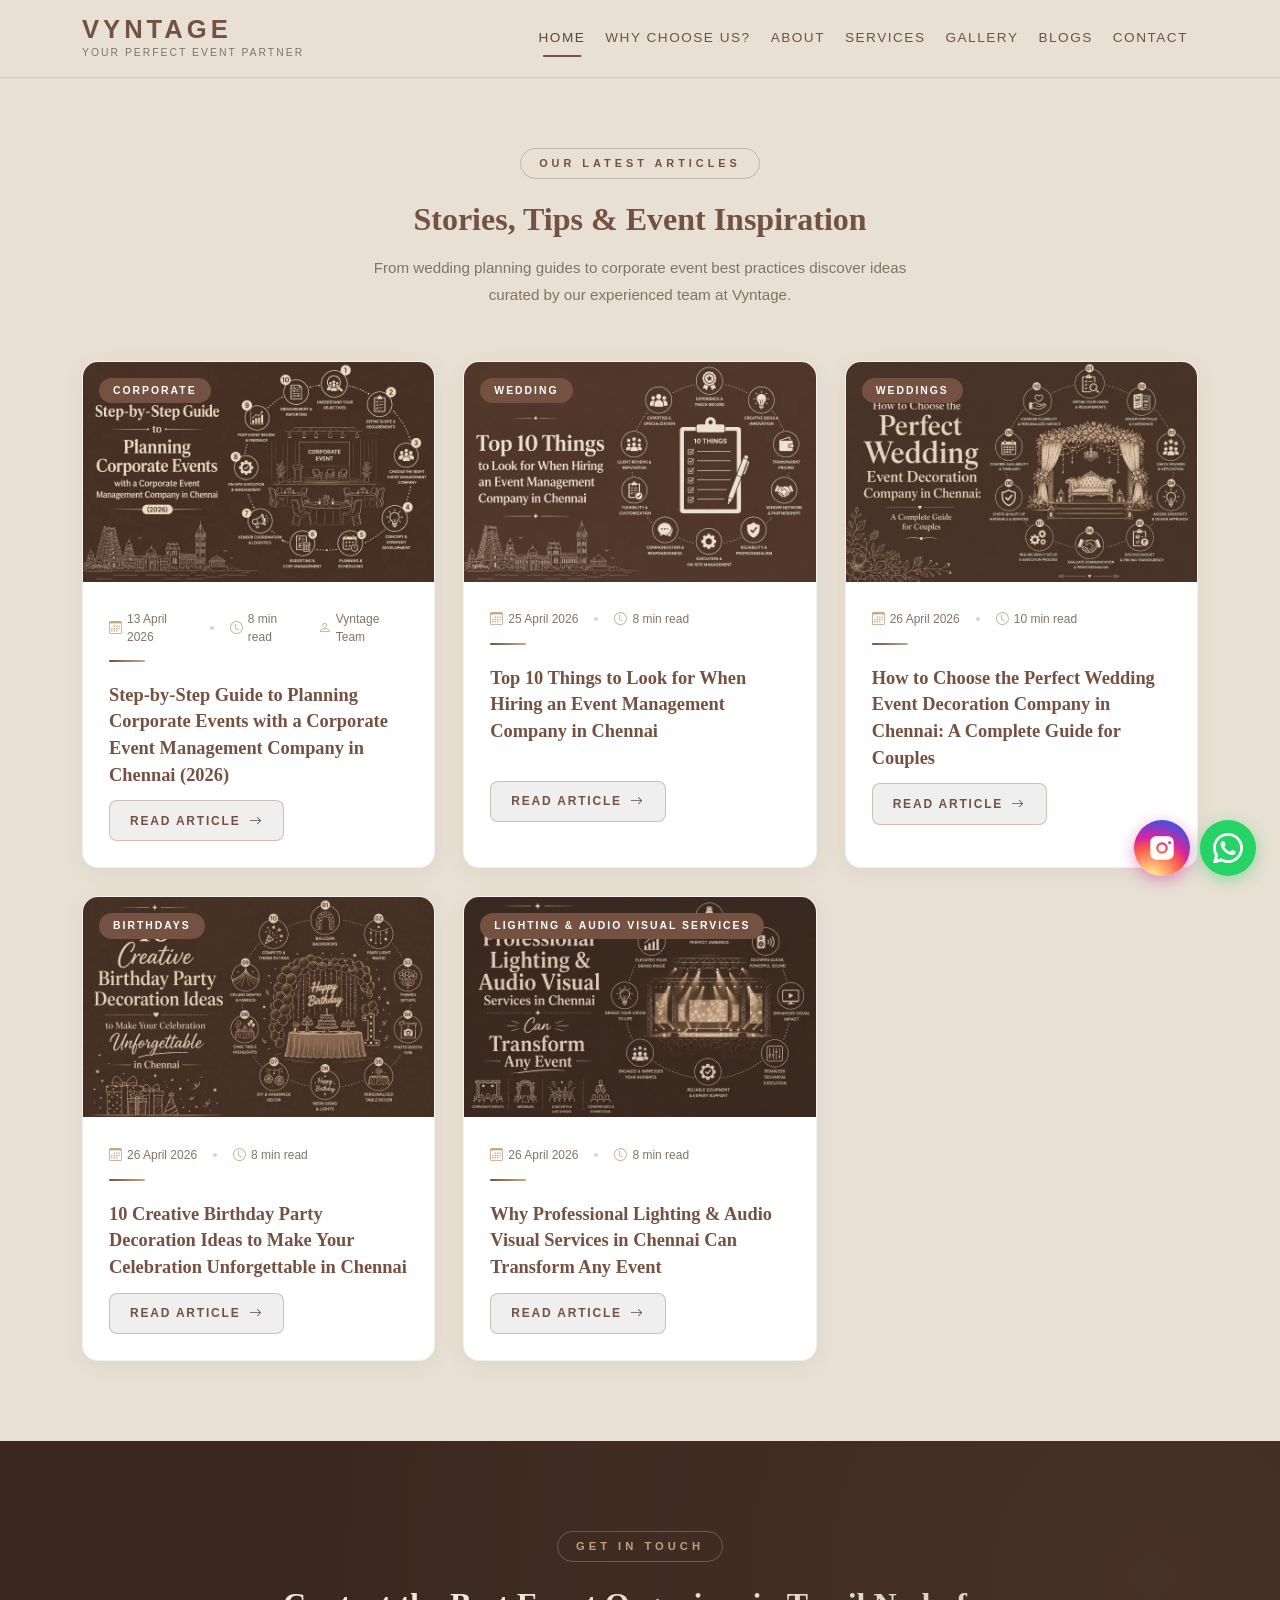
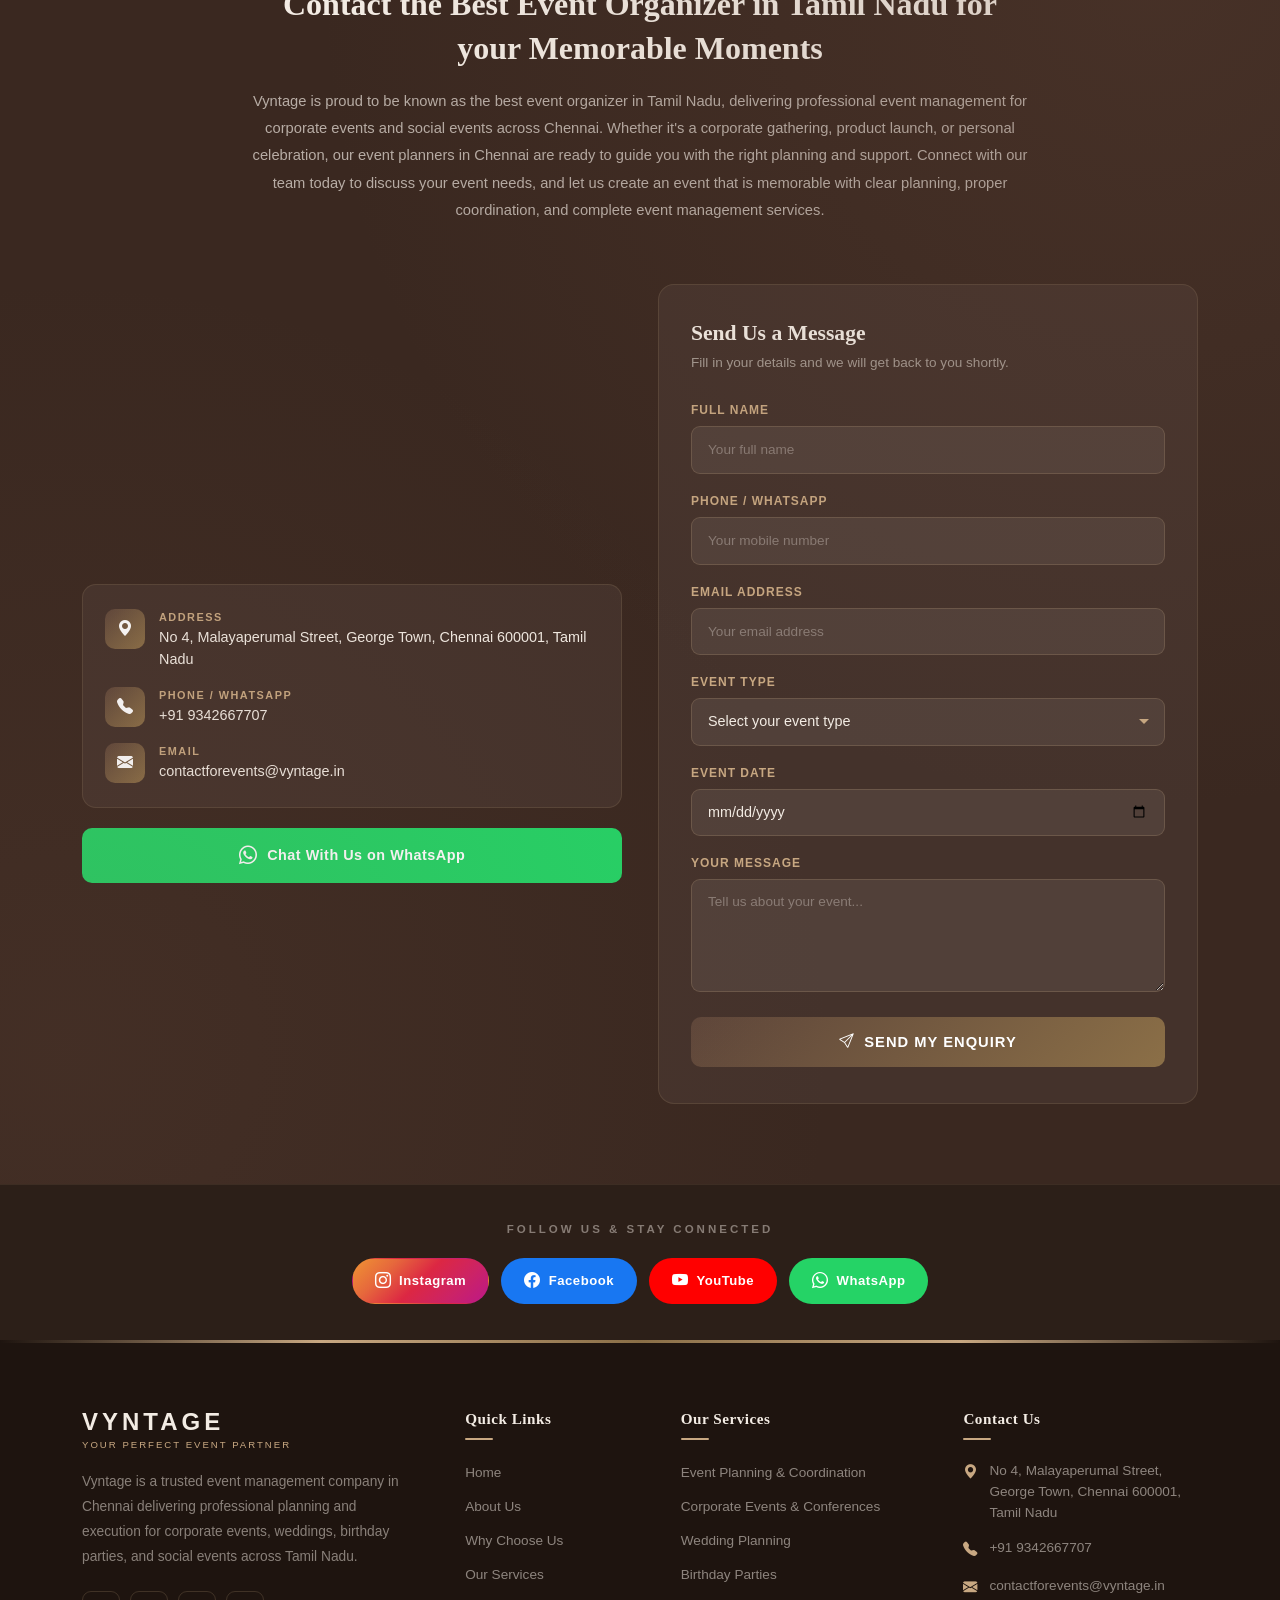
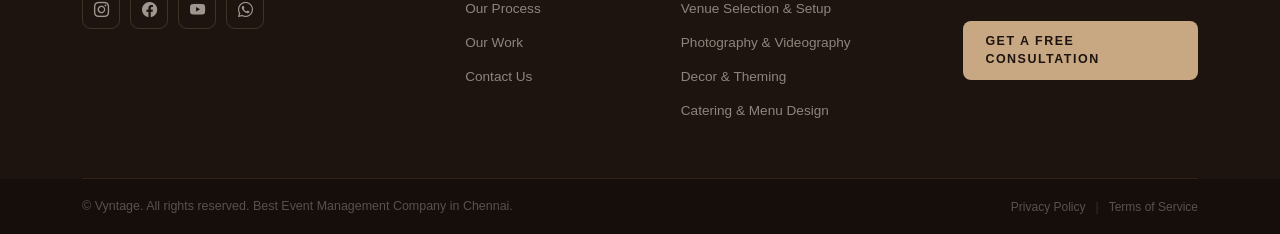
==== commit a968591f: "Add files via upload" ====
--- a/blogs.html
+++ b/blogs.html
@@ -181,7 +181,7 @@
         -->
         <iframe
           class="contact-map"
-          src="https://www.google.com/maps/embed?pb=!1m18!1m12!1m3!1d497699.9973874144!2d79.72908725!3d13.047985749999999!2m3!1f0!2f0!3f0!3m2!1i1024!2i768!4f13.1!3m3!1m2!1s0x3a5265ea4f7d3361%3A0x6e61a70b6863d433!2sChennai%2C%20Tamil%20Nadu!5e0!3m2!1sen!2sin!4v1700000000000!5m2!1sen!2sin"
+          src="https://www.google.com/maps/embed?pb=!1m18!1m12!1m3!1d3886.1232421068344!2d80.28155007484352!3d13.091374987235106!2m3!1f0!2f0!3f0!3m2!1i1024!2i768!4f13.1!3m3!1m2!1s0x3a526f9fdef902bd%3A0x13553ba6324e03a1!2sVyntage%20Events%20%26%20Productions!5e0!3m2!1sen!2sin!4v1777352534382!5m2!1sen!2sin"
           allowfullscreen=""
           loading="lazy"
           referrerpolicy="no-referrer-when-downgrade"
